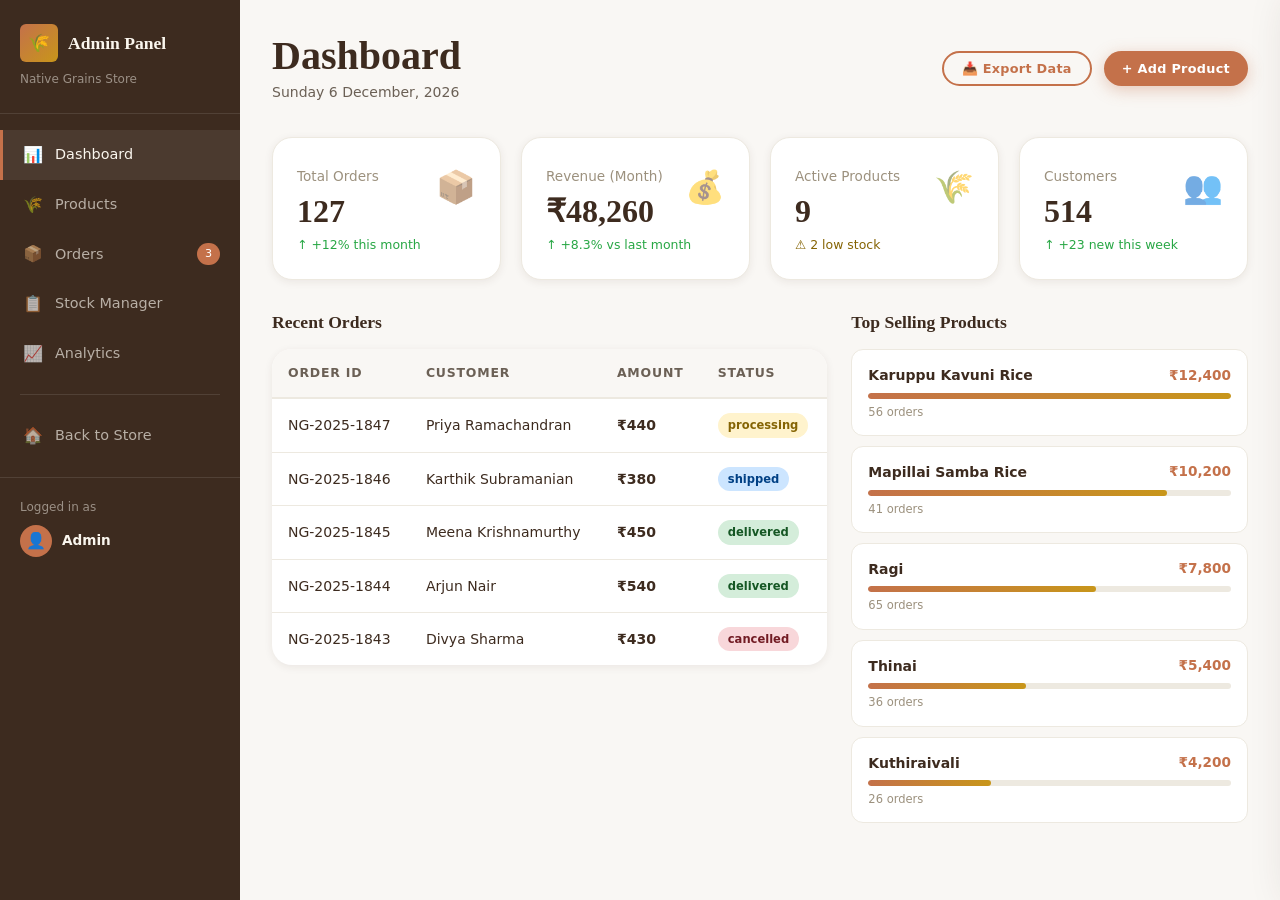
==== admin/index.html @ b057484c "Add files via upload" ====
<!DOCTYPE html>
<html lang="en">
<head>
  <meta charset="UTF-8">
  <meta name="viewport" content="width=device-width, initial-scale=1.0">
  <title>Admin Dashboard — Native Grains Store</title>
  <style>
/* ============================================================
   Native Grains Store — Design System
   Aesthetic: Earthy organic, warm terracotta & sage palette
   Fonts: Playfair Display (headings) + DM Sans (body)
   ============================================================ */



/* ── CSS Variables ── */
:root {
  --clay:       #C4714A;
  --clay-dark:  #A05A38;
  --clay-light: #E8C4A8;
  --sage:       #6B7F5E;
  --sage-light: #B5C4A8;
  --cream:      #FAF6EE;
  --cream-dark: #F0E8D8;
  --soil:       #3D2B1F;
  --soil-light: #6B4D3A;
  --gold:       #C8961A;
  --gold-light: #F0D080;
  --white:      #FFFFFF;
  --gray-50:    #F9F7F4;
  --gray-100:   #EDE9E0;
  --gray-200:   #D4CCBC;
  --gray-400:   #9C917E;
  --gray-600:   #6B6055;
  --gray-800:   #3A322A;

  --font-display: Georgia, 'Times New Roman', serif;
  --font-body:    'Segoe UI', system-ui, -apple-system, sans-serif;
  --font-mono:    'Courier New', monospace;

  --radius-sm:  6px;
  --radius-md:  12px;
  --radius-lg:  20px;
  --radius-xl:  32px;
  --radius-pill: 100px;

  --shadow-sm:  0 2px 8px rgba(61,43,31,0.08);
  --shadow-md:  0 4px 20px rgba(61,43,31,0.12);
  --shadow-lg:  0 8px 40px rgba(61,43,31,0.16);
  --shadow-xl:  0 16px 60px rgba(61,43,31,0.20);

  --transition: 0.25s cubic-bezier(0.4, 0, 0.2, 1);
}

/* ── Reset & Base ── */
*, *::before, *::after { box-sizing: border-box; margin: 0; padding: 0; }
html { scroll-behavior: smooth; font-size: 16px; }
body {
  font-family: "Segoe UI", system-ui, sans-serif;
  background: #FAF6EE;
  color: #3D2B1F;
  line-height: 1.6;
  -webkit-font-smoothing: antialiased;
}
a { text-decoration: none; color: inherit; }
img { max-width: 100%; display: block; }
button { cursor: pointer; border: none; background: none; font-family: "Segoe UI", system-ui, sans-serif; }
input, select, textarea { font-family: "Segoe UI", system-ui, sans-serif; outline: none; }
ul { list-style: none; }

/* ── Scrollbar ── */
::-webkit-scrollbar { width: 6px; }
::-webkit-scrollbar-track { background: #F0E8D8; }
::-webkit-scrollbar-thumb { background: #E8C4A8; border-radius: 99px; }

/* ── Typography ── */
h1, h2, h3, h4, h5 { font-family: "Georgia, serif"; line-height: 1.2; }
h1 { font-size: clamp(2rem, 5vw, 3.5rem); font-weight: 700; }
h2 { font-size: clamp(1.5rem, 3.5vw, 2.5rem); font-weight: 600; }
h3 { font-size: clamp(1.1rem, 2.5vw, 1.6rem); font-weight: 600; }
h4 { font-size: 1.1rem; font-weight: 600; }
p  { color: #6B4D3A; line-height: 1.75; }

.text-sm  { font-size: 0.875rem; }
.text-xs  { font-size: 0.75rem; }
.text-lg  { font-size: 1.125rem; }
.text-xl  { font-size: 1.25rem; }
.font-bold { font-weight: 600; }
.text-clay  { color: #C4714A; }
.text-sage  { color: #6B7F5E; }
.text-gold  { color: #C8961A; }
.text-gray  { color: #6B6055; }
.text-center { text-align: center; }

/* ── Layout ── */
.container {
  max-width: 1200px;
  margin: 0 auto;
  padding: 0 20px;
}
.section { padding: 80px 0; }
.section-sm { padding: 48px 0; }
.grid-2 { display: grid; grid-template-columns: repeat(2, 1fr); gap: 24px; }
.grid-3 { display: grid; grid-template-columns: repeat(3, 1fr); gap: 24px; }
.grid-4 { display: grid; grid-template-columns: repeat(4, 1fr); gap: 24px; }
.flex { display: flex; }
.flex-col { flex-direction: column; }
.items-center { align-items: center; }
.items-start { align-items: flex-start; }
.justify-between { justify-content: space-between; }
.justify-center { justify-content: center; }
.gap-4 { gap: 16px; }
.gap-6 { gap: 24px; }
.gap-8 { gap: 32px; }
.mt-2 { margin-top: 8px; }
.mt-4 { margin-top: 16px; }
.mt-6 { margin-top: 24px; }
.mt-8 { margin-top: 32px; }
.mb-2 { margin-bottom: 8px; }
.mb-4 { margin-bottom: 16px; }
.mb-6 { margin-bottom: 24px; }
.w-full { width: 100%; }

/* ── Buttons ── */
.btn {
  display: inline-flex;
  align-items: center;
  justify-content: center;
  gap: 8px;
  padding: 12px 28px;
  border-radius: 100px;
  font-size: 0.9rem;
  font-weight: 600;
  letter-spacing: 0.3px;
  transition: 0.25s cubic-bezier(0.4,0,0.2,1);
  white-space: nowrap;
}
.btn-primary {
  background: #C4714A;
  color: #FFFFFF;
  box-shadow: 0 4px 16px rgba(196,113,74,0.35);
}
.btn-primary:hover {
  background: #A05A38;
  transform: translateY(-2px);
  box-shadow: 0 6px 24px rgba(196,113,74,0.45);
}
.btn-outline {
  background: transparent;
  color: #C4714A;
  border: 2px solid #C4714A;
}
.btn-outline:hover {
  background: #C4714A;
  color: #FFFFFF;
}
.btn-sage {
  background: #6B7F5E;
  color: #FFFFFF;
}
.btn-sage:hover { background: #566749; transform: translateY(-1px); }
.btn-sm { padding: 8px 18px; font-size: 0.8rem; }
.btn-lg { padding: 16px 40px; font-size: 1rem; }
.btn-icon { width: 40px; height: 40px; padding: 0; border-radius: 50%; }
.btn-danger { background: #e05555; color: white; }
.btn-danger:hover { background: #c43d3d; }

/* ── Cards ── */
.card {
  background: #FFFFFF;
  border-radius: 20px;
  box-shadow: 0 2px 8px rgba(61,43,31,0.08);
  border: 1px solid #EDE9E0;
  overflow: hidden;
  transition: 0.25s cubic-bezier(0.4,0,0.2,1);
}
.card:hover { box-shadow: 0 4px 20px rgba(61,43,31,0.12); transform: translateY(-3px); }
.card-body { padding: 20px; }

/* ── Badges ── */
.badge {
  display: inline-flex;
  align-items: center;
  padding: 4px 12px;
  border-radius: 100px;
  font-size: 0.75rem;
  font-weight: 600;
  letter-spacing: 0.5px;
  text-transform: uppercase;
}
.badge-organic { background: #E8F4E8; color: #6B7F5E; }
.badge-native  { background: #FFF0E8; color: #C4714A; }
.badge-low-stock { background: #FFF3CD; color: #856404; }
.badge-out-stock  { background: #F8D7DA; color: #721C24; }
.badge-in-stock   { background: #D4EDDA; color: #155724; }

/* ── Forms ── */
.form-group { margin-bottom: 20px; }
.form-label {
  display: block;
  font-size: 0.875rem;
  font-weight: 600;
  color: #3D2B1F;
  margin-bottom: 8px;
}
.form-control {
  width: 100%;
  padding: 12px 16px;
  border: 2px solid #D4CCBC;
  border-radius: 12px;
  font-size: 0.95rem;
  color: #3D2B1F;
  background: #FFFFFF;
  transition: 0.25s cubic-bezier(0.4,0,0.2,1);
}
.form-control:focus { border-color: #C4714A; box-shadow: 0 0 0 3px rgba(196,113,74,0.1); }
.form-control::placeholder { color: #9C917E; }
select.form-control { appearance: none; cursor: pointer; }

/* ── Section Headers ── */
.section-header { margin-bottom: 48px; }
.section-label {
  display: inline-flex;
  align-items: center;
  gap: 8px;
  font-size: 0.8rem;
  font-weight: 600;
  letter-spacing: 2px;
  text-transform: uppercase;
  color: #C4714A;
  margin-bottom: 12px;
}
.section-label::before, .section-label::after {
  content: '';
  width: 24px;
  height: 2px;
  background: #E8C4A8;
  border-radius: 2px;
}
.section-title { color: #3D2B1F; }
.section-desc { color: #6B4D3A; max-width: 520px; margin: 12px auto 0; }

/* ── Divider ── */
.divider {
  width: 60px;
  height: 4px;
  background: linear-gradient(90deg, #C4714A, #C8961A);
  border-radius: 4px;
  margin: 16px 0;
}
.divider-center { margin: 16px auto; }

/* ── Navbar ── */
#navbar {
  position: fixed;
  top: 0;
  left: 0;
  right: 0;
  z-index: 1000;
  background: rgba(250,246,238,0.92);
  backdrop-filter: blur(12px);
  -webkit-backdrop-filter: blur(12px);
  border-bottom: 1px solid #EDE9E0;
  transition: 0.25s cubic-bezier(0.4,0,0.2,1);
}
#navbar.scrolled {
  box-shadow: 0 4px 20px rgba(61,43,31,0.12);
}
.nav-inner {
  display: flex;
  align-items: center;
  justify-content: space-between;
  height: 68px;
  gap: 24px;
}
.nav-logo {
  display: flex;
  align-items: center;
  gap: 10px;
  font-family: "Georgia, serif";
  font-size: 1.35rem;
  font-weight: 700;
  color: #3D2B1F;
}
.nav-logo .logo-icon {
  width: 38px;
  height: 38px;
  background: linear-gradient(135deg, #C4714A, #C8961A);
  border-radius: 6px;
  display: flex;
  align-items: center;
  justify-content: center;
  color: white;
  font-size: 1.1rem;
}
.nav-links {
  display: flex;
  align-items: center;
  gap: 4px;
}
.nav-link {
  padding: 8px 14px;
  font-size: 0.9rem;
  font-weight: 500;
  color: #6B4D3A;
  border-radius: 6px;
  transition: 0.25s cubic-bezier(0.4,0,0.2,1);
}
.nav-link:hover, .nav-link.active {
  color: #C4714A;
  background: rgba(196,113,74,0.08);
}
.nav-actions {
  display: flex;
  align-items: center;
  gap: 12px;
}
.search-bar {
  display: flex;
  align-items: center;
  background: #F9F7F4;
  border: 1.5px solid #D4CCBC;
  border-radius: 100px;
  padding: 8px 16px;
  gap: 8px;
  transition: 0.25s cubic-bezier(0.4,0,0.2,1);
}
.search-bar:focus-within {
  border-color: #C4714A;
  background: #FFFFFF;
}
.search-bar input {
  background: none;
  border: none;
  font-size: 0.875rem;
  color: #3D2B1F;
  width: 180px;
}
.search-bar input::placeholder { color: #9C917E; }
.cart-btn {
  position: relative;
  width: 44px;
  height: 44px;
  border-radius: 50%;
  background: #C4714A;
  color: white;
  display: flex;
  align-items: center;
  justify-content: center;
  font-size: 1rem;
  transition: 0.25s cubic-bezier(0.4,0,0.2,1);
  box-shadow: 0 3px 12px rgba(196,113,74,0.3);
}
.cart-btn:hover { background: #A05A38; transform: scale(1.05); }
.cart-badge {
  position: absolute;
  top: -4px;
  right: -4px;
  background: #C8961A;
  color: #3D2B1F;
  width: 18px;
  height: 18px;
  border-radius: 50%;
  font-size: 0.65rem;
  font-weight: 700;
  display: flex;
  align-items: center;
  justify-content: center;
  border: 2px solid #FAF6EE;
}
.hamburger {
  display: none;
  flex-direction: column;
  gap: 5px;
  padding: 8px;
  cursor: pointer;
}
.hamburger span {
  width: 22px;
  height: 2px;
  background: #3D2B1F;
  border-radius: 2px;
  transition: 0.25s cubic-bezier(0.4,0,0.2,1);
  display: block;
}

/* ── Mobile Menu ── */
.mobile-menu {
  display: none;
  position: fixed;
  top: 68px;
  left: 0;
  right: 0;
  bottom: 0;
  background: #FAF6EE;
  z-index: 999;
  padding: 32px 20px;
  flex-direction: column;
  gap: 8px;
  overflow-y: auto;
}
.mobile-menu.open { display: flex; }
.mobile-menu .nav-link {
  font-size: 1.1rem;
  padding: 14px 16px;
  border-radius: 12px;
}

/* ── Hero Section ── */
.hero {
  min-height: 100vh;
  display: flex;
  align-items: center;
  background: linear-gradient(135deg, #FAF6EE 0%, #F0E8D8 50%, #E8D8C4 100%);
  position: relative;
  overflow: hidden;
  padding: 100px 0 60px;
}
.hero::before {
  content: '';
  position: absolute;
  top: -100px;
  right: -100px;
  width: 600px;
  height: 600px;
  background: radial-gradient(circle, rgba(196,113,74,0.12) 0%, transparent 70%);
  pointer-events: none;
}
.hero::after {
  content: '';
  position: absolute;
  bottom: -50px;
  left: -50px;
  width: 400px;
  height: 400px;
  background: radial-gradient(circle, rgba(107,127,94,0.1) 0%, transparent 70%);
  pointer-events: none;
}
.hero-content { position: relative; z-index: 1; }
.hero-eyebrow {
  display: inline-flex;
  align-items: center;
  gap: 10px;
  background: rgba(196,113,74,0.1);
  border: 1px solid rgba(196,113,74,0.25);
  padding: 8px 18px;
  border-radius: 100px;
  font-size: 0.8rem;
  font-weight: 600;
  letter-spacing: 1.5px;
  text-transform: uppercase;
  color: #C4714A;
  margin-bottom: 24px;
}
.hero-title {
  font-size: clamp(2.2rem, 5.5vw, 4rem);
  line-height: 1.1;
  color: #3D2B1F;
  margin-bottom: 20px;
}
.hero-title em {
  font-style: italic;
  color: #C4714A;
}
.hero-desc {
  font-size: 1.05rem;
  color: #6B4D3A;
  max-width: 480px;
  margin-bottom: 36px;
}
.hero-ctas { display: flex; gap: 16px; flex-wrap: wrap; }
.hero-stats {
  display: flex;
  gap: 40px;
  margin-top: 52px;
  padding-top: 32px;
  border-top: 1px solid #D4CCBC;
}
.hero-stat-num {
  font-family: "Georgia, serif";
  font-size: 1.75rem;
  font-weight: 700;
  color: #3D2B1F;
  line-height: 1;
}
.hero-stat-label { font-size: 0.8rem; color: #6B6055; margin-top: 4px; }
.hero-image-side {
  position: relative;
  display: flex;
  align-items: center;
  justify-content: center;
}
.hero-image-blob {
  width: 480px;
  height: 480px;
  background: linear-gradient(135deg, #E8C4A8, #F0E8D8);
  border-radius: 60% 40% 55% 45% / 50% 60% 40% 50%;
  position: relative;
  overflow: hidden;
  box-shadow: 0 16px 60px rgba(61,43,31,0.20);
  animation: blobMorph 8s ease-in-out infinite;
}
@keyframes blobMorph {
  0%,100% { border-radius: 60% 40% 55% 45% / 50% 60% 40% 50%; }
  33%      { border-radius: 45% 55% 40% 60% / 60% 40% 55% 45%; }
  66%      { border-radius: 55% 45% 60% 40% / 40% 55% 45% 60%; }
}
.hero-grain-grid {
  display: grid;
  grid-template-columns: repeat(3, 1fr);
  gap: 8px;
  padding: 24px;
  width: 100%;
  height: 100%;
}
.hero-grain-item {
  background: rgba(255,255,255,0.6);
  border-radius: 12px;
  aspect-ratio: 1;
  display: flex;
  flex-direction: column;
  align-items: center;
  justify-content: center;
  font-size: 0.6rem;
  font-weight: 600;
  color: #3D2B1F;
  gap: 4px;
  backdrop-filter: blur(4px);
}
.hero-grain-item .grain-emoji { font-size: 1.4rem; }
.hero-float-tag {
  position: absolute;
  background: white;
  border-radius: 12px;
  padding: 10px 16px;
  box-shadow: 0 8px 40px rgba(61,43,31,0.16);
  display: flex;
  align-items: center;
  gap: 8px;
  font-size: 0.8rem;
  font-weight: 600;
  animation: float 3s ease-in-out infinite;
}
.hero-float-tag.tag-1 { top: 20px; left: -30px; animation-delay: 0s; }
.hero-float-tag.tag-2 { bottom: 40px; right: -20px; animation-delay: 1.5s; }
@keyframes float {
  0%,100% { transform: translateY(0); }
  50%      { transform: translateY(-8px); }
}

/* ── Trust Bar ── */
.trust-bar {
  background: #3D2B1F;
  padding: 20px 0;
  overflow: hidden;
}
.trust-ticker {
  display: flex;
  gap: 48px;
  animation: ticker 20s linear infinite;
  white-space: nowrap;
}
@keyframes ticker {
  0%   { transform: translateX(0); }
  100% { transform: translateX(-50%); }
}
.trust-item {
  display: flex;
  align-items: center;
  gap: 10px;
  color: #FAF6EE;
  font-size: 0.85rem;
  font-weight: 500;
}
.trust-item .icon { font-size: 1rem; }
.trust-dot {
  width: 4px;
  height: 4px;
  background: #E8C4A8;
  border-radius: 50%;
}

/* ── Product Grid ── */
.products-section { background: #F9F7F4; }
.filter-bar {
  display: flex;
  gap: 10px;
  flex-wrap: wrap;
  margin-bottom: 36px;
}
.filter-chip {
  padding: 8px 20px;
  border-radius: 100px;
  background: #FFFFFF;
  border: 1.5px solid #D4CCBC;
  font-size: 0.85rem;
  font-weight: 500;
  color: #6B6055;
  cursor: pointer;
  transition: 0.25s cubic-bezier(0.4,0,0.2,1);
}
.filter-chip:hover { border-color: #C4714A; color: #C4714A; }
.filter-chip.active { background: #C4714A; border-color: #C4714A; color: white; }

/* ── Product Card ── */
.product-card {
  background: #FFFFFF;
  border-radius: 20px;
  border: 1.5px solid #EDE9E0;
  overflow: hidden;
  transition: 0.25s cubic-bezier(0.4,0,0.2,1);
  position: relative;
}
.product-card:hover {
  transform: translateY(-6px);
  box-shadow: 0 8px 40px rgba(61,43,31,0.16);
  border-color: #E8C4A8;
}
.product-img-wrap {
  position: relative;
  aspect-ratio: 4/3;
  background: linear-gradient(135deg, #F0E8D8, #E8C4A8);
  overflow: hidden;
}
.product-img-wrap img {
  width: 100%;
  height: 100%;
  object-fit: cover;
  transition: transform 0.5s ease;
}
.product-card:hover .product-img-wrap img { transform: scale(1.06); }
.product-badges {
  position: absolute;
  top: 12px;
  left: 12px;
  display: flex;
  gap: 6px;
  flex-wrap: wrap;
}
.product-wish {
  position: absolute;
  top: 12px;
  right: 12px;
  width: 34px;
  height: 34px;
  border-radius: 50%;
  background: rgba(255,255,255,0.9);
  display: flex;
  align-items: center;
  justify-content: center;
  font-size: 0.9rem;
  cursor: pointer;
  transition: 0.25s cubic-bezier(0.4,0,0.2,1);
  border: 1px solid #EDE9E0;
}
.product-wish:hover { background: white; transform: scale(1.1); }
.product-info { padding: 18px; }
.product-category {
  font-size: 0.72rem;
  font-weight: 600;
  letter-spacing: 1px;
  text-transform: uppercase;
  color: #6B7F5E;
  margin-bottom: 6px;
}
.product-name {
  font-family: "Georgia, serif";
  font-size: 1.05rem;
  font-weight: 600;
  color: #3D2B1F;
  margin-bottom: 6px;
  line-height: 1.3;
}
.product-desc {
  font-size: 0.8rem;
  color: #6B6055;
  line-height: 1.6;
  margin-bottom: 12px;
  display: -webkit-box;
  -webkit-line-clamp: 2;
  -webkit-box-orient: vertical;
  overflow: hidden;
}
.product-stock {
  display: flex;
  align-items: center;
  gap: 6px;
  font-size: 0.78rem;
  margin-bottom: 12px;
}
.stock-dot {
  width: 7px;
  height: 7px;
  border-radius: 50%;
}
.stock-dot.in    { background: #28a745; }
.stock-dot.low   { background: #ffc107; }
.stock-dot.out   { background: #dc3545; }
.product-footer {
  display: flex;
  align-items: center;
  justify-content: space-between;
  gap: 8px;
}
.product-price-area {}
.product-price {
  font-family: "Georgia, serif";
  font-size: 1.3rem;
  font-weight: 700;
  color: #3D2B1F;
  line-height: 1;
}
.product-unit { font-size: 0.75rem; color: #9C917E; }
.add-cart-btn {
  display: flex;
  align-items: center;
  gap: 6px;
  background: #C4714A;
  color: white;
  padding: 9px 16px;
  border-radius: 100px;
  font-size: 0.82rem;
  font-weight: 600;
  transition: 0.25s cubic-bezier(0.4,0,0.2,1);
  border: none;
  cursor: pointer;
}
.add-cart-btn:hover { background: #A05A38; transform: scale(1.04); }
.add-cart-btn:disabled { background: #D4CCBC; color: #9C917E; cursor: not-allowed; transform: none; }

/* ── Benefits Section ── */
.benefits-section { background: #3D2B1F; }
.benefits-section h2 { color: #FAF6EE; }
.benefits-section .section-label { color: #E8C4A8; }
.benefits-section .section-label::before,
.benefits-section .section-label::after { background: rgba(196,113,74,0.4); }
.benefit-card {
  background: rgba(255,255,255,0.05);
  border: 1px solid rgba(255,255,255,0.1);
  border-radius: 20px;
  padding: 28px 24px;
  transition: 0.25s cubic-bezier(0.4,0,0.2,1);
}
.benefit-card:hover {
  background: rgba(255,255,255,0.09);
  border-color: rgba(196,113,74,0.4);
  transform: translateY(-4px);
}
.benefit-icon {
  width: 56px;
  height: 56px;
  background: linear-gradient(135deg, #C4714A, #A05A38);
  border-radius: 12px;
  display: flex;
  align-items: center;
  justify-content: center;
  font-size: 1.4rem;
  margin-bottom: 16px;
}
.benefit-card h4 { color: #FAF6EE; margin-bottom: 8px; }
.benefit-card p  { color: rgba(250,246,238,0.65); font-size: 0.875rem; }

/* ── Why Us Section ── */
.why-us { background: #FFFFFF; }
.why-item {
  display: flex;
  gap: 20px;
  align-items: flex-start;
}
.why-icon {
  width: 52px;
  height: 52px;
  min-width: 52px;
  background: linear-gradient(135deg, rgba(196,113,74,0.12), rgba(196,113,74,0.06));
  border-radius: 12px;
  display: flex;
  align-items: center;
  justify-content: center;
  font-size: 1.3rem;
  border: 1px solid #E8C4A8;
}
.why-item h4 { color: #3D2B1F; margin-bottom: 4px; }
.why-item p  { font-size: 0.875rem; }

/* ── Testimonials ── */
.testimonials { background: #F0E8D8; }
.testimonial-card {
  background: #FFFFFF;
  border-radius: 20px;
  padding: 28px;
  border: 1px solid #EDE9E0;
  position: relative;
}
.testimonial-card::before {
  content: '"';
  font-family: "Georgia, serif";
  font-size: 5rem;
  color: #E8C4A8;
  position: absolute;
  top: -10px;
  left: 20px;
  line-height: 1;
}
.testimonial-text { font-style: italic; color: #6B4D3A; padding-top: 24px; }
.testimonial-author { display: flex; align-items: center; gap: 12px; margin-top: 20px; }
.author-avatar {
  width: 44px;
  height: 44px;
  border-radius: 50%;
  background: #E8C4A8;
  display: flex;
  align-items: center;
  justify-content: center;
  font-size: 1.1rem;
}
.author-name { font-weight: 600; font-size: 0.9rem; color: #3D2B1F; }
.author-loc  { font-size: 0.78rem; color: #9C917E; }
.stars { color: #C8961A; font-size: 0.85rem; margin-bottom: 6px; }

/* ── Newsletter ── */
.newsletter {
  background: linear-gradient(135deg, #C4714A 0%, #A05A38 100%);
  padding: 60px 0;
}
.newsletter h2 { color: white; }
.newsletter p  { color: rgba(255,255,255,0.8); }
.newsletter-form { display: flex; gap: 12px; max-width: 480px; margin: 24px auto 0; }
.newsletter-form input {
  flex: 1;
  padding: 14px 20px;
  border-radius: 100px;
  border: none;
  font-size: 0.95rem;
  background: rgba(255,255,255,0.15);
  color: white;
  backdrop-filter: blur(8px);
}
.newsletter-form input::placeholder { color: rgba(255,255,255,0.6); }
.newsletter-form input:focus { background: rgba(255,255,255,0.22); outline: none; }

/* ── Footer ── */
footer {
  background: #3D2B1F;
  color: #FAF6EE;
  padding: 60px 0 30px;
}
.footer-grid { display: grid; grid-template-columns: 2fr 1fr 1fr 1.5fr; gap: 40px; }
.footer-brand {}
.footer-brand .nav-logo { color: #FAF6EE; margin-bottom: 16px; }
.footer-brand p { font-size: 0.875rem; color: rgba(250,246,238,0.6); line-height: 1.8; }
.footer-heading {
  font-size: 0.8rem;
  font-weight: 600;
  letter-spacing: 1.5px;
  text-transform: uppercase;
  color: #E8C4A8;
  margin-bottom: 16px;
}
.footer-links { display: flex; flex-direction: column; gap: 10px; }
.footer-link {
  font-size: 0.875rem;
  color: rgba(250,246,238,0.65);
  transition: 0.25s cubic-bezier(0.4,0,0.2,1);
}
.footer-link:hover { color: #E8C4A8; padding-left: 4px; }
.footer-contact-item {
  display: flex;
  align-items: flex-start;
  gap: 10px;
  font-size: 0.875rem;
  color: rgba(250,246,238,0.65);
  margin-bottom: 12px;
}
.footer-contact-item .icon { font-size: 0.9rem; margin-top: 2px; color: #E8C4A8; }
.social-links { display: flex; gap: 10px; margin-top: 20px; }
.social-link {
  width: 38px;
  height: 38px;
  border-radius: 6px;
  background: rgba(255,255,255,0.08);
  display: flex;
  align-items: center;
  justify-content: center;
  font-size: 0.9rem;
  transition: 0.25s cubic-bezier(0.4,0,0.2,1);
  color: #FAF6EE;
}
.social-link:hover { background: #C4714A; transform: translateY(-2px); }
.footer-bottom {
  margin-top: 48px;
  padding-top: 24px;
  border-top: 1px solid rgba(255,255,255,0.08);
  display: flex;
  justify-content: space-between;
  align-items: center;
  gap: 16px;
}
.footer-bottom p { font-size: 0.8rem; color: rgba(250,246,238,0.4); }

/* ── Cart Sidebar ── */
.cart-overlay {
  position: fixed;
  inset: 0;
  background: rgba(61,43,31,0.5);
  z-index: 1100;
  backdrop-filter: blur(3px);
  opacity: 0;
  pointer-events: none;
  transition: opacity 0.3s ease;
}
.cart-overlay.open { opacity: 1; pointer-events: all; }
.cart-sidebar {
  position: fixed;
  top: 0;
  right: -420px;
  bottom: 0;
  width: 400px;
  max-width: 100vw;
  background: #FFFFFF;
  z-index: 1101;
  display: flex;
  flex-direction: column;
  transition: right 0.35s cubic-bezier(0.4, 0, 0.2, 1);
  box-shadow: -8px 0 40px rgba(61,43,31,0.15);
}
.cart-sidebar.open { right: 0; }
.cart-header {
  padding: 20px 24px;
  border-bottom: 1px solid #EDE9E0;
  display: flex;
  justify-content: space-between;
  align-items: center;
}
.cart-header h3 { font-size: 1.1rem; }
.cart-close-btn {
  width: 36px;
  height: 36px;
  border-radius: 50%;
  background: #EDE9E0;
  display: flex;
  align-items: center;
  justify-content: center;
  font-size: 1rem;
  cursor: pointer;
  transition: 0.25s cubic-bezier(0.4,0,0.2,1);
  border: none;
}
.cart-close-btn:hover { background: #D4CCBC; }
.cart-items { flex: 1; overflow-y: auto; padding: 20px 24px; }
.cart-empty {
  text-align: center;
  padding: 60px 20px;
  color: #9C917E;
}
.cart-empty .empty-icon { font-size: 3rem; margin-bottom: 16px; }
.cart-item {
  display: flex;
  gap: 14px;
  padding: 16px 0;
  border-bottom: 1px solid #EDE9E0;
  animation: slideIn 0.3s ease;
}
@keyframes slideIn { from { opacity:0; transform:translateX(20px); } to { opacity:1; transform:none; } }
.cart-item-img {
  width: 70px;
  height: 70px;
  border-radius: 12px;
  background: #F0E8D8;
  overflow: hidden;
  flex-shrink: 0;
}
.cart-item-img img { width:100%; height:100%; object-fit:cover; }
.cart-item-info { flex: 1; }
.cart-item-name { font-weight: 600; font-size: 0.9rem; color: #3D2B1F; margin-bottom: 4px; }
.cart-item-variant { font-size: 0.78rem; color: #9C917E; }
.cart-item-price { font-weight: 700; color: #C4714A; margin-top: 6px; }
.qty-control {
  display: flex;
  align-items: center;
  gap: 8px;
  margin-top: 8px;
}
.qty-btn {
  width: 26px;
  height: 26px;
  border-radius: 50%;
  background: #EDE9E0;
  border: none;
  display: flex;
  align-items: center;
  justify-content: center;
  font-size: 0.9rem;
  cursor: pointer;
  transition: 0.25s cubic-bezier(0.4,0,0.2,1);
  font-weight: 600;
}
.qty-btn:hover { background: #C4714A; color: white; }
.qty-num { font-size: 0.9rem; font-weight: 600; min-width: 20px; text-align: center; }
.cart-item-remove {
  font-size: 0.75rem;
  color: #9C917E;
  cursor: pointer;
  transition: 0.25s cubic-bezier(0.4,0,0.2,1);
  border: none;
  background: none;
  padding: 0;
  margin-top: 4px;
  display: block;
}
.cart-item-remove:hover { color: #e05555; }
.cart-footer {
  padding: 20px 24px;
  border-top: 1px solid #EDE9E0;
  background: #F9F7F4;
}
.cart-subtotal {
  display: flex;
  justify-content: space-between;
  margin-bottom: 6px;
  font-size: 0.9rem;
}
.cart-total {
  display: flex;
  justify-content: space-between;
  font-size: 1.1rem;
  font-weight: 700;
  color: #3D2B1F;
  margin-bottom: 16px;
  padding-top: 12px;
  border-top: 1.5px solid #D4CCBC;
}
.checkout-btn {
  width: 100%;
  background: #C4714A;
  color: white;
  padding: 15px;
  border-radius: 100px;
  font-size: 1rem;
  font-weight: 600;
  cursor: pointer;
  transition: 0.25s cubic-bezier(0.4,0,0.2,1);
  border: none;
}
.checkout-btn:hover { background: #A05A38; transform: translateY(-1px); }

/* ── Page Header ── */
.page-header {
  background: linear-gradient(135deg, #F0E8D8, #E8C4A8);
  padding: 100px 0 50px;
}
.page-header h1 { color: #3D2B1F; margin-bottom: 8px; }
.breadcrumb {
  display: flex;
  align-items: center;
  gap: 8px;
  font-size: 0.85rem;
  color: #6B6055;
}
.breadcrumb a { color: #C4714A; }
.breadcrumb span { color: #9C917E; }

/* ── Product Detail ── */
.product-detail-grid { display: grid; grid-template-columns: 1fr 1fr; gap: 48px; align-items: start; }
.product-img-main {
  border-radius: 32px;
  overflow: hidden;
  aspect-ratio: 1;
  background: #F0E8D8;
}
.product-img-main img { width:100%; height:100%; object-fit:cover; }
.product-detail-name { font-size: 2rem; }
.product-detail-price { font-family: "Georgia, serif"; font-size: 2rem; color: #C4714A; }
.weight-options { display: flex; gap: 10px; flex-wrap: wrap; margin: 16px 0; }
.weight-btn {
  padding: 8px 20px;
  border-radius: 100px;
  border: 2px solid #D4CCBC;
  background: white;
  font-size: 0.9rem;
  font-weight: 600;
  cursor: pointer;
  transition: 0.25s cubic-bezier(0.4,0,0.2,1);
  color: #3D2B1F;
}
.weight-btn.active, .weight-btn:hover { border-color: #C4714A; color: #C4714A; background: rgba(196,113,74,0.05); }
.health-benefits {
  background: #FAF6EE;
  border-radius: 20px;
  padding: 20px;
  margin: 20px 0;
}
.health-benefits h4 { margin-bottom: 12px; }
.benefit-pill {
  display: inline-flex;
  align-items: center;
  gap: 6px;
  background: rgba(107,127,94,0.12);
  color: #6B7F5E;
  padding: 5px 12px;
  border-radius: 100px;
  font-size: 0.8rem;
  font-weight: 500;
  margin: 3px;
}
.detail-add-cart {
  display: flex;
  gap: 12px;
  margin-top: 24px;
}
.qty-selector {
  display: flex;
  align-items: center;
  gap: 0;
  border: 2px solid #D4CCBC;
  border-radius: 100px;
  overflow: hidden;
}
.qty-selector button {
  width: 44px;
  height: 44px;
  background: #EDE9E0;
  border: none;
  cursor: pointer;
  font-size: 1.1rem;
  font-weight: 600;
  transition: 0.25s cubic-bezier(0.4,0,0.2,1);
}
.qty-selector button:hover { background: #E8C4A8; }
.qty-selector span { padding: 0 16px; font-weight: 600; }

/* ── Checkout / Cart Page ── */
.checkout-grid { display: grid; grid-template-columns: 1fr 380px; gap: 40px; align-items: start; }
.checkout-form-card {
  background: white;
  border-radius: 20px;
  padding: 32px;
  border: 1px solid #EDE9E0;
  box-shadow: 0 2px 8px rgba(61,43,31,0.08);
}
.checkout-form-card h3 { margin-bottom: 24px; }
.order-summary {
  background: white;
  border-radius: 20px;
  padding: 28px;
  border: 1px solid #EDE9E0;
  box-shadow: 0 2px 8px rgba(61,43,31,0.08);
  position: sticky;
  top: 88px;
}
.summary-item {
  display: flex;
  justify-content: space-between;
  padding: 10px 0;
  border-bottom: 1px solid #EDE9E0;
  font-size: 0.9rem;
}
.summary-total {
  display: flex;
  justify-content: space-between;
  padding: 16px 0 0;
  font-weight: 700;
  font-size: 1.1rem;
  color: #3D2B1F;
}
.payment-option {
  border: 2px solid #D4CCBC;
  border-radius: 12px;
  padding: 16px;
  cursor: pointer;
  transition: 0.25s cubic-bezier(0.4,0,0.2,1);
  display: flex;
  align-items: center;
  gap: 12px;
  margin-bottom: 10px;
}
.payment-option:hover, .payment-option.selected { border-color: #C4714A; background: rgba(196,113,74,0.04); }
.payment-option input[type=radio] { accent-color: #C4714A; }

/* ── Admin Dashboard ── */
.admin-layout { display: grid; grid-template-columns: 240px 1fr; min-height: 100vh; }
.admin-sidebar {
  background: #3D2B1F;
  padding: 24px 0;
  position: sticky;
  top: 0;
  height: 100vh;
  overflow-y: auto;
}
.admin-sidebar-header { padding: 0 20px 24px; border-bottom: 1px solid rgba(255,255,255,0.1); }
.admin-nav-item {
  display: flex;
  align-items: center;
  gap: 12px;
  padding: 12px 20px;
  color: rgba(250,246,238,0.65);
  font-size: 0.9rem;
  cursor: pointer;
  transition: 0.25s cubic-bezier(0.4,0,0.2,1);
  border-left: 3px solid transparent;
}
.admin-nav-item:hover, .admin-nav-item.active {
  color: #FAF6EE;
  background: rgba(255,255,255,0.07);
  border-left-color: #C4714A;
}
.admin-nav-item .icon { font-size: 1rem; }
.admin-content {
  background: #F9F7F4;
  padding: 32px;
  overflow-y: auto;
}
.admin-topbar {
  display: flex;
  justify-content: space-between;
  align-items: center;
  margin-bottom: 32px;
}
.stat-card {
  background: white;
  border-radius: 20px;
  padding: 24px;
  border: 1px solid #EDE9E0;
  box-shadow: 0 2px 8px rgba(61,43,31,0.08);
}
.stat-num {
  font-family: "Georgia, serif";
  font-size: 2rem;
  font-weight: 700;
  color: #3D2B1F;
  line-height: 1;
}
.stat-label { font-size: 0.85rem; color: #9C917E; margin-top: 4px; }
.stat-trend { font-size: 0.78rem; margin-top: 8px; }
.trend-up   { color: #28a745; }
.trend-down { color: #dc3545; }
.data-table {
  width: 100%;
  border-collapse: collapse;
  background: white;
  border-radius: 20px;
  overflow: hidden;
  box-shadow: 0 2px 8px rgba(61,43,31,0.08);
}
.data-table th {
  background: #F9F7F4;
  padding: 14px 16px;
  text-align: left;
  font-size: 0.78rem;
  font-weight: 700;
  letter-spacing: 0.8px;
  text-transform: uppercase;
  color: #6B6055;
  border-bottom: 2px solid #EDE9E0;
}
.data-table td {
  padding: 14px 16px;
  border-bottom: 1px solid #EDE9E0;
  font-size: 0.875rem;
  color: #3D2B1F;
}
.data-table tr:last-child td { border-bottom: none; }
.data-table tr:hover td { background: #F9F7F4; }
.modal-overlay {
  position: fixed;
  inset: 0;
  background: rgba(0,0,0,0.5);
  z-index: 2000;
  display: flex;
  align-items: center;
  justify-content: center;
  padding: 20px;
  opacity: 0;
  pointer-events: none;
  transition: opacity 0.3s;
}
.modal-overlay.open { opacity: 1; pointer-events: all; }
.modal {
  background: white;
  border-radius: 32px;
  padding: 32px;
  width: 100%;
  max-width: 560px;
  max-height: 90vh;
  overflow-y: auto;
  transform: translateY(20px);
  transition: transform 0.3s;
}
.modal-overlay.open .modal { transform: translateY(0); }
.modal-header {
  display: flex;
  justify-content: space-between;
  align-items: center;
  margin-bottom: 24px;
}

/* ── Toast notifications ── */
.toast-container {
  position: fixed;
  bottom: 24px;
  right: 24px;
  z-index: 9999;
  display: flex;
  flex-direction: column;
  gap: 10px;
}
.toast {
  background: #3D2B1F;
  color: #FAF6EE;
  padding: 14px 20px;
  border-radius: 12px;
  font-size: 0.875rem;
  font-weight: 500;
  box-shadow: 0 8px 40px rgba(61,43,31,0.16);
  display: flex;
  align-items: center;
  gap: 10px;
  animation: toastIn 0.3s ease;
  border-left: 4px solid #C4714A;
}
.toast.success { border-left-color: #28a745; }
.toast.error   { border-left-color: #dc3545; }
@keyframes toastIn { from { opacity:0; transform:translateX(20px); } to { opacity:1; transform:none; } }

/* ── About Page ── */
.about-hero { background: linear-gradient(135deg, #3D2B1F 60%, #A05A38 100%); padding: 120px 0 70px; }
.about-hero h1 { color: #FAF6EE; }
.about-hero p  { color: rgba(250,246,238,0.75); }
.about-values-grid { display: grid; grid-template-columns: repeat(3,1fr); gap: 24px; }
.value-card {
  background: #FFFFFF;
  border-radius: 20px;
  padding: 28px;
  border: 1px solid #EDE9E0;
  text-align: center;
  transition: 0.25s cubic-bezier(0.4,0,0.2,1);
}
.value-card:hover { transform:translateY(-4px); box-shadow:0 4px 20px rgba(61,43,31,0.12); border-color:#E8C4A8; }
.value-icon { font-size:2.5rem; margin-bottom:12px; }

/* ── Contact ── */
.contact-grid { display: grid; grid-template-columns: 1fr 1fr; gap: 48px; align-items: start; }
.contact-info-item {
  display: flex;
  gap: 16px;
  padding: 20px;
  background: white;
  border-radius: 12px;
  border: 1px solid #EDE9E0;
  margin-bottom: 16px;
}
.contact-icon {
  width: 48px;
  height: 48px;
  min-width: 48px;
  background: linear-gradient(135deg, #E8C4A8, rgba(196,113,74,0.1));
  border-radius: 12px;
  display: flex;
  align-items: center;
  justify-content: center;
  font-size: 1.2rem;
}

/* ── Utilities ── */
.hidden     { display: none !important; }
.text-right { text-align: right; }
.mt-auto    { margin-top: auto; }
.rounded-full { border-radius: 9999px; }
.bg-white   { background: white; }
.p-4        { padding: 16px; }
.p-6        { padding: 24px; }
.text-danger { color: #dc3545; }
.text-success { color: #28a745; }
.strike     { text-decoration: line-through; color: #9C917E; }

/* ── Responsive ── */
@media (max-width: 1024px) {
  .grid-4 { grid-template-columns: repeat(2,1fr); }
  .footer-grid { grid-template-columns: 1fr 1fr; }
  .checkout-grid { grid-template-columns: 1fr; }
  .order-summary { position: static; }
  .admin-layout { grid-template-columns: 1fr; }
  .admin-sidebar { position: relative; height: auto; }
}
@media (max-width: 768px) {
  .section { padding: 56px 0; }
  .nav-links, .search-bar { display: none; }
  .hamburger { display: flex; }
  .hero { min-height: auto; padding: 100px 0 48px; }
  .hero-image-side { display: none; }
  .hero-stats { gap: 24px; }
  .grid-2, .grid-3, .grid-4 { grid-template-columns: 1fr; }
  .product-detail-grid { grid-template-columns: 1fr; }
  .contact-grid { grid-template-columns: 1fr; }
  .about-values-grid { grid-template-columns: 1fr; }
  .footer-grid { grid-template-columns: 1fr; }
  .footer-bottom { flex-direction: column; text-align: center; }
  .newsletter-form { flex-direction: column; }
  .checkout-grid { grid-template-columns: 1fr; }
}
@media (max-width: 480px) {
  h1 { font-size: 1.75rem; }
  .btn-lg { padding: 13px 28px; }
  .hero-stats { flex-direction: column; gap: 16px; border-top: none; padding-top: 24px; }
}

</style>
  <script>
/**
 * Native Grains Store — Core JavaScript
 * Handles: Product data, Cart logic, UI utilities
 * 
 * HOW TO ADD A NEW PRODUCT:
 * Simply add a new object to the PRODUCTS array below.
 * All other pages will automatically show the new product.
 */

// ═══════════════════════════════════════════════════
// PRODUCT DATA
// Replace image URLs with real photos later
// ═══════════════════════════════════════════════════

const PRODUCTS = [
  {
    id: 1,
    name: "Karuppu Kavuni Rice",
    nameTamil: "கருப்பு கவுனி அரிசி",
    category: "rice",
    categoryLabel: "Ancient Rice",
    emoji: "🌾",
    description: "Ancient black rice known for its rich anthocyanin content. Used in royal kitchens, now rediscovered for its exceptional health properties.",
    healthBenefits: ["High in Antioxidants", "Rich in Iron", "Controls Blood Sugar", "Boosts Immunity", "Good for Heart"],
    nutrition: { protein: "8.5g", fiber: "4.2g", iron: "3.5mg", calories: "356 per 100g" },
    stock: 45,
    prices: { "500g": 120, "1kg": 220, "5kg": 980 },
    featured: true,
    organic: true,
    native: true,
    image: "https://placehold.co/600x450/5D3A2C/FAF6EE?text=Karuppu+Kavuni+Rice"
  },
  {
    id: 2,
    name: "Kuthiraivali",
    nameTamil: "குதிரைவாலி",
    category: "millet",
    categoryLabel: "Barnyard Millet",
    emoji: "🌿",
    description: "Barnyard millet — nature's superfood. Fast-cooking, high-protein grain that's perfect for diabetics and weight management.",
    healthBenefits: ["Diabetic-Friendly", "High Protein", "Gluten-Free", "Weight Management", "Rich in Fiber"],
    nutrition: { protein: "11.2g", fiber: "10.1g", iron: "18.6mg", calories: "342 per 100g" },
    stock: 8,
    prices: { "500g": 85, "1kg": 160, "5kg": 720 },
    featured: true,
    organic: true,
    native: true,
    image: "https://placehold.co/600x450/8B7355/FAF6EE?text=Kuthiraivali"
  },
  {
    id: 3,
    name: "Saamai",
    nameTamil: "சாமை",
    category: "millet",
    categoryLabel: "Little Millet",
    emoji: "✨",
    description: "Little millet — tiny grains with mighty benefits. Traditional food of Tamil Nadu with incredible mineral density.",
    healthBenefits: ["Bone Health", "Anti-inflammatory", "Liver Protective", "Detox Support", "High Magnesium"],
    nutrition: { protein: "7.7g", fiber: "7.6g", iron: "9.3mg", calories: "341 per 100g" },
    stock: 62,
    prices: { "500g": 75, "1kg": 140, "5kg": 640 },
    featured: false,
    organic: true,
    native: true,
    image: "https://placehold.co/600x450/B8A060/FAF6EE?text=Saamai"
  },
  {
    id: 4,
    name: "Ragi",
    nameTamil: "ராகி",
    category: "millet",
    categoryLabel: "Finger Millet",
    emoji: "💪",
    description: "Finger millet — the calcium king. Best plant source of calcium, traditionally given to children and lactating mothers.",
    healthBenefits: ["Highest Plant Calcium", "Bone Strength", "Prevents Anemia", "Baby Food Safe", "Reduces Cholesterol"],
    nutrition: { protein: "7.3g", fiber: "3.6g", calcium: "344mg", calories: "336 per 100g" },
    stock: 120,
    prices: { "500g": 65, "1kg": 120, "5kg": 540 },
    featured: true,
    organic: false,
    native: false,
    image: "https://placehold.co/600x450/8B6340/FAF6EE?text=Ragi"
  },
  {
    id: 5,
    name: "Thinai",
    nameTamil: "தினை",
    category: "millet",
    categoryLabel: "Foxtail Millet",
    emoji: "🌱",
    description: "Foxtail millet — ancient grain of Tamil Sangam era. Mentioned in Sangam literature, rich in complex carbohydrates.",
    healthBenefits: ["Slow Energy Release", "Thyroid Friendly", "Kidney Health", "Nervous System", "Anti-Microbial"],
    nutrition: { protein: "12.3g", fiber: "8.0g", iron: "2.8mg", calories: "351 per 100g" },
    stock: 0,
    prices: { "500g": 80, "1kg": 150, "5kg": 680 },
    featured: false,
    organic: true,
    native: true,
    image: "https://placehold.co/600x450/C4A45A/FAF6EE?text=Thinai"
  },
  {
    id: 6,
    name: "Varagu",
    nameTamil: "வரகு",
    category: "millet",
    categoryLabel: "Kodo Millet",
    emoji: "🌾",
    description: "Kodo millet — the gut healer. Exceptional dietary fiber content aids digestion and promotes a healthy microbiome.",
    healthBenefits: ["Gut Health", "Probiotic Support", "Blood Pressure Control", "Antioxidant Rich", "Stress Reduction"],
    nutrition: { protein: "8.3g", fiber: "9.8g", iron: "0.5mg", calories: "309 per 100g" },
    stock: 35,
    prices: { "500g": 80, "1kg": 150, "5kg": 670 },
    featured: false,
    organic: true,
    native: true,
    image: "https://placehold.co/600x450/9E8060/FAF6EE?text=Varagu"
  },
  {
    id: 7,
    name: "Mapillai Samba Rice",
    nameTamil: "மாப்பிள்ளை சம்பா",
    category: "rice",
    categoryLabel: "Heritage Rice",
    emoji: "👨‍🌾",
    description: "The Groom's Rice — traditionally given to strengthen young men. Deep red variety with exceptional iron and energy content.",
    healthBenefits: ["Iron Rich", "Energy Booster", "Reproductive Health", "Stamina Building", "Traditional Medicine"],
    nutrition: { protein: "8.5g", fiber: "3.8g", iron: "4.8mg", calories: "362 per 100g" },
    stock: 18,
    prices: { "500g": 135, "1kg": 250, "5kg": 1100 },
    featured: true,
    organic: true,
    native: true,
    image: "https://placehold.co/600x450/7A3E2C/FAF6EE?text=Mapillai+Samba"
  },
  {
    id: 8,
    name: "Traditional Idli Rice",
    nameTamil: "இட்லி அரிசி",
    category: "rice",
    categoryLabel: "Idli Rice",
    emoji: "🍚",
    description: "Specially selected parboiled rice for the fluffiest idlis. Our traditional variety gives authentic taste and perfect texture.",
    healthBenefits: ["Easily Digestible", "Fermentation-Ready", "Gut Friendly", "Rich in B Vitamins", "Good Texture"],
    nutrition: { protein: "6.8g", fiber: "0.6g", iron: "0.8mg", calories: "347 per 100g" },
    stock: 200,
    prices: { "500g": 55, "1kg": 100, "5kg": 450 },
    featured: false,
    organic: false,
    native: true,
    image: "https://placehold.co/600x450/E8D4A0/3D2B1F?text=Idli+Rice"
  },
  {
    id: 9,
    name: "Traditional Ponni Rice",
    nameTamil: "பொன்னி அரிசி",
    category: "rice",
    categoryLabel: "Premium Rice",
    emoji: "⭐",
    description: "Tamil Nadu's most beloved rice variety. Soft, aromatic, and perfect for everyday meals. Sourced from Cauvery delta farmers.",
    healthBenefits: ["Easy to Digest", "Soft Texture", "Aromatic", "Balanced Nutrition", "Farmer-Direct"],
    nutrition: { protein: "6.4g", fiber: "0.4g", iron: "0.6mg", calories: "345 per 100g" },
    stock: 300,
    prices: { "500g": 60, "1kg": 110, "5kg": 490 },
    featured: false,
    organic: false,
    native: true,
    image: "https://placehold.co/600x450/F0E4C0/3D2B1F?text=Ponni+Rice"
  }
];

// ═══════════════════════════════════════════════════
// CART MANAGEMENT
// ═══════════════════════════════════════════════════

const Cart = {
  // Load cart from localStorage
  items: JSON.parse(localStorage.getItem('nativeGrains_cart') || '[]'),

  // Save cart to localStorage
  save() {
    localStorage.setItem('nativeGrains_cart', JSON.stringify(this.items));
    this.updateUI();
  },

  // Add item to cart
  add(productId, weight, quantity = 1) {
    const product = PRODUCTS.find(p => p.id === productId);
    if (!product) return;

    const key = `${productId}-${weight}`;
    const existing = this.items.find(i => i.key === key);

    if (existing) {
      existing.quantity += quantity;
    } else {
      this.items.push({
        key,
        productId,
        name: product.name,
        image: product.image,
        weight,
        price: product.prices[weight],
        quantity
      });
    }

    this.save();
    showToast(`${product.name} (${weight}) added to cart! 🛒`, 'success');
  },

  // Remove item from cart
  remove(key) {
    this.items = this.items.filter(i => i.key !== key);
    this.save();
  },

  // Update quantity
  setQty(key, qty) {
    const item = this.items.find(i => i.key === key);
    if (!item) return;
    if (qty <= 0) {
      this.remove(key);
    } else {
      item.quantity = qty;
      this.save();
    }
  },

  // Calculate subtotal
  subtotal() {
    return this.items.reduce((sum, i) => sum + (i.price * i.quantity), 0);
  },

  // Shipping cost
  shipping() {
    const sub = this.subtotal();
    if (sub === 0) return 0;
    return sub >= 500 ? 0 : 60;
  },

  // Total including shipping
  total() {
    return this.subtotal() + this.shipping();
  },

  // Total item count
  count() {
    return this.items.reduce((sum, i) => sum + i.quantity, 0);
  },

  // Update cart badge and re-render sidebar if open
  updateUI() {
    const badge = document.querySelector('.cart-badge');
    const count = this.count();
    if (badge) {
      badge.textContent = count;
      badge.style.display = count > 0 ? 'flex' : 'none';
    }
    renderCartSidebar();
  }
};

// ═══════════════════════════════════════════════════
// CART SIDEBAR RENDERING
// ═══════════════════════════════════════════════════

function renderCartSidebar() {
  const container = document.getElementById('cartItems');
  const subtotalEl = document.getElementById('cartSubtotal');
  const shippingEl = document.getElementById('cartShipping');
  const totalEl    = document.getElementById('cartTotal');
  if (!container) return;

  if (Cart.items.length === 0) {
    container.innerHTML = `
      <div class="cart-empty">
        <div class="empty-icon">🛒</div>
        <h4>Your cart is empty</h4>
        <p class="mt-2 text-sm text-gray">Add some healthy grains to get started!</p>
      </div>`;
  } else {
    container.innerHTML = Cart.items.map(item => `
      <div class="cart-item" id="ci-${item.key.replace(/[^a-z0-9]/gi,'-')}">
        <div class="cart-item-img">
          <img src="${item.image}" alt="${item.name}" loading="lazy">
        </div>
        <div class="cart-item-info">
          <div class="cart-item-name">${item.name}</div>
          <div class="cart-item-variant">${item.weight}</div>
          <div class="cart-item-price">₹${(item.price * item.quantity).toLocaleString('en-IN')}</div>
          <div class="qty-control">
            <button class="qty-btn" onclick="Cart.setQty('${item.key}', ${item.quantity - 1})">−</button>
            <span class="qty-num">${item.quantity}</span>
            <button class="qty-btn" onclick="Cart.setQty('${item.key}', ${item.quantity + 1})">+</button>
          </div>
          <button class="cart-item-remove" onclick="Cart.remove('${item.key}')">✕ Remove</button>
        </div>
      </div>`).join('');
  }

  const fmt = n => `₹${n.toLocaleString('en-IN')}`;
  if (subtotalEl) subtotalEl.textContent = fmt(Cart.subtotal());
  if (shippingEl) shippingEl.textContent = Cart.shipping() === 0 ? 'FREE' : fmt(Cart.shipping());
  if (totalEl)    totalEl.textContent    = fmt(Cart.total());
}

// ═══════════════════════════════════════════════════
// CART SIDEBAR OPEN/CLOSE
// ═══════════════════════════════════════════════════


function goToCheckout() {
  const path = window.location.pathname;
  const inPages = path.includes('/pages/');
  const inAdmin = path.includes('/admin/');
  const base = inPages || inAdmin ? '../' : '';
  window.location = base + 'pages/checkout.html';
}
function openCart() {
  document.getElementById('cartSidebar')?.classList.add('open');
  document.getElementById('cartOverlay')?.classList.add('open');
  document.body.style.overflow = 'hidden';
  renderCartSidebar();
}

function closeCart() {
  document.getElementById('cartSidebar')?.classList.remove('open');
  document.getElementById('cartOverlay')?.classList.remove('open');
  document.body.style.overflow = '';
}

// ═══════════════════════════════════════════════════
// PRODUCT CARD RENDERER
// ═══════════════════════════════════════════════════

function getStockStatus(stock) {
  if (stock === 0)  return { label: 'Out of Stock', cls: 'out',    text: 'out-stock-text' };
  if (stock <= 10)  return { label: 'Low Stock',    cls: 'low',    text: 'low-stock-text' };
  return               { label: 'In Stock',      cls: 'in',     text: 'in-stock-text' };
}

function renderProductCard(product, defaultWeight = '1kg') {
  const status = getStockStatus(product.stock);
  const price  = product.prices[defaultWeight];
  const isOut  = product.stock === 0;

  return `
    <div class="product-card" data-id="${product.id}" data-category="${product.category}">
      <div class="product-img-wrap">
        <img src="${product.image}" alt="${product.name}" loading="lazy">
        <div class="product-badges">
          ${product.organic ? '<span class="badge badge-organic">🌿 Organic</span>' : ''}
          ${product.native  ? '<span class="badge badge-native">🏺 Native</span>'   : ''}
        </div>
        <button class="product-wish" title="Add to wishlist">🤍</button>
      </div>
      <div class="product-info">
        <div class="product-category">${product.categoryLabel}</div>
        <div class="product-name">${product.name}</div>
        <div class="product-desc">${product.description}</div>
        <div class="product-stock">
          <span class="stock-dot ${status.cls}"></span>
          <span class="text-sm ${status.cls === 'in' ? 'text-success' : status.cls === 'low' ? '' : 'text-danger'}"
                style="${status.cls === 'low' ? 'color:#856404' : ''}">
            ${status.label}${product.stock > 0 && product.stock <= 10 ? ` (${product.stock} left)` : ''}
          </span>
        </div>
        <div class="product-footer">
          <div class="product-price-area">
            <div class="product-price">₹${price.toLocaleString('en-IN')}</div>
            <div class="product-unit">per ${defaultWeight}</div>
          </div>
          <div style="display:flex;gap:8px;align-items:center">
            <button class="btn btn-sm btn-outline"
                    onclick="window.location='pages/product.html?id=${product.id}'"
                    style="padding:8px 12px;font-size:0.78rem">Details</button>
            <button class="add-cart-btn" ${isOut ? 'disabled' : ''}
                    onclick="Cart.add(${product.id}, '${defaultWeight}')">
              ${isOut ? '✗ Sold Out' : '+ Cart'}
            </button>
          </div>
        </div>
      </div>
    </div>`;
}

// ═══════════════════════════════════════════════════
// TOAST NOTIFICATIONS
// ═══════════════════════════════════════════════════

function showToast(message, type = 'info') {
  const container = document.getElementById('toastContainer') || createToastContainer();
  const toast = document.createElement('div');
  toast.className = `toast ${type}`;
  toast.innerHTML = `<span>${type === 'success' ? '✅' : type === 'error' ? '❌' : 'ℹ️'}</span>${message}`;
  container.appendChild(toast);
  setTimeout(() => { toast.style.opacity = '0'; toast.style.transform = 'translateX(20px)'; toast.style.transition = '0.3s'; setTimeout(() => toast.remove(), 300); }, 3000);
}

function createToastContainer() {
  const div = document.createElement('div');
  div.id = 'toastContainer';
  div.className = 'toast-container';
  document.body.appendChild(div);
  return div;
}

// ═══════════════════════════════════════════════════
// NAVBAR — scroll effect & hamburger
// ═══════════════════════════════════════════════════

function initNavbar() {
  const navbar = document.getElementById('navbar');
  const hamburger = document.getElementById('hamburger');
  const mobileMenu = document.getElementById('mobileMenu');

  if (navbar) {
    window.addEventListener('scroll', () => {
      navbar.classList.toggle('scrolled', window.scrollY > 20);
    }, { passive: true });
  }

  if (hamburger && mobileMenu) {
    hamburger.addEventListener('click', () => {
      mobileMenu.classList.toggle('open');
    });
  }

  // Close mobile menu on nav link click
  document.querySelectorAll('.mobile-menu .nav-link').forEach(link => {
    link.addEventListener('click', () => mobileMenu?.classList.remove('open'));
  });

  // Update active nav link
  const currentPage = window.location.pathname.split('/').pop() || 'index.html';
  document.querySelectorAll('.nav-link').forEach(link => {
    const href = link.getAttribute('href') || '';
    if (href.includes(currentPage) || (currentPage === 'index.html' && href === '#') ||
        (currentPage === '' && href === '#')) {
      link.classList.add('active');
    }
  });
}

// ═══════════════════════════════════════════════════
// SEARCH FUNCTIONALITY
// ═══════════════════════════════════════════════════

function initSearch() {
  const input = document.getElementById('searchInput');
  if (!input) return;

  input.addEventListener('input', (e) => {
    const query = e.target.value.toLowerCase().trim();
    const cards = document.querySelectorAll('.product-card');
    cards.forEach(card => {
      const name = card.querySelector('.product-name')?.textContent.toLowerCase() || '';
      const desc = card.querySelector('.product-desc')?.textContent.toLowerCase() || '';
      const cat  = card.querySelector('.product-category')?.textContent.toLowerCase() || '';
      card.style.display = (!query || name.includes(query) || desc.includes(query) || cat.includes(query)) ? '' : 'none';
    });
  });
}

// ═══════════════════════════════════════════════════
// FILTER CHIPS
// ═══════════════════════════════════════════════════

function initFilters() {
  document.querySelectorAll('.filter-chip').forEach(chip => {
    chip.addEventListener('click', () => {
      document.querySelectorAll('.filter-chip').forEach(c => c.classList.remove('active'));
      chip.classList.add('active');
      const filter = chip.dataset.filter;
      document.querySelectorAll('.product-card').forEach(card => {
        card.style.display = (!filter || filter === 'all' || card.dataset.category === filter) ? '' : 'none';
      });
    });
  });
}

// ═══════════════════════════════════════════════════
// SHARED NAVBAR HTML — injected into all pages
// ═══════════════════════════════════════════════════

function injectNavbar(basePath = '') {
  const nav = document.getElementById('navbar');
  if (!nav) return;
  // Detect current location to set correct relative paths
  const path = window.location.pathname;
  const inPages = path.includes('/pages/');
  const inAdmin = path.includes('/admin/');
  const base = inPages || inAdmin ? '../' : '';
  nav.innerHTML = `
    <div class="container">
      <div class="nav-inner">
        <a href="../index.html" class="nav-logo">
          <div class="logo-icon">🌾</div>
          Native Grains Store
        </a>
        <nav class="nav-links">
          <a href="../index.html" class="nav-link">Home</a>
          <a href="../pages/products.html" class="nav-link">Products</a>
          <a href="../pages/about.html" class="nav-link">About Us</a>
          <a href="../pages/contact.html" class="nav-link">Contact</a>
          <a href="../admin/index.html" class="nav-link">Admin</a>
        </nav>
        <div class="nav-actions">
          <div class="search-bar">
            <span>🔍</span>
            <input type="text" id="searchInput" placeholder="Search grains...">
          </div>
          <button class="cart-btn" onclick="openCart()">
            🛒
            <span class="cart-badge" style="display:none">0</span>
          </button>
        </div>
        <button class="hamburger" id="hamburger" aria-label="Menu">
          <span></span><span></span><span></span>
        </button>
      </div>
    </div>
    <!-- Mobile Menu -->
    <div class="mobile-menu" id="mobileMenu">
      <div class="search-bar" style="border-radius:12px;margin-bottom:8px">
        <span>🔍</span>
        <input type="text" placeholder="Search grains..." style="width:100%">
      </div>
      <a href="../index.html" class="nav-link">🏠 Home</a>
      <a href="../pages/products.html" class="nav-link">🛍️ Products</a>
      <a href="../pages/about.html" class="nav-link">🌿 About Us</a>
      <a href="../pages/contact.html" class="nav-link">📞 Contact</a>
      <a href="../admin/index.html" class="nav-link">⚙️ Admin</a>
      <div style="padding:16px 0">
        <button class="btn btn-primary w-full" onclick="openCart()">🛒 View Cart</button>
      </div>
    </div>`;
}

// ═══════════════════════════════════════════════════
// SHARED CART SIDEBAR HTML — injected into all pages
// ═══════════════════════════════════════════════════

function injectCartSidebar(basePath = '') {
  const existing = document.getElementById('cartSidebar');
  if (existing) return;

  document.body.insertAdjacentHTML('beforeend', `
    <div class="cart-overlay" id="cartOverlay" onclick="closeCart()"></div>
    <aside class="cart-sidebar" id="cartSidebar">
      <div class="cart-header">
        <h3>🛒 Your Cart</h3>
        <button class="cart-close-btn" onclick="closeCart()">✕</button>
      </div>
      <div class="cart-items" id="cartItems"></div>
      <div class="cart-footer">
        <div class="cart-subtotal">
          <span>Subtotal</span>
          <span id="cartSubtotal">₹0</span>
        </div>
        <div class="cart-subtotal">
          <span>Shipping</span>
          <span id="cartShipping">₹60</span>
        </div>
        <div class="cart-total">
          <span>Total</span>
          <span id="cartTotal">₹0</span>
        </div>
        <p class="text-xs text-gray" style="margin-bottom:12px;text-align:center">
          🎉 Free shipping on orders above ₹500
        </p>
        <button class="checkout-btn"
                onclick="goToCheckout()">
          Proceed to Checkout →
        </button>
      </div>
    </aside>
    <div class="toast-container" id="toastContainer"></div>`);
}

// ═══════════════════════════════════════════════════
// HELPERS
// ═══════════════════════════════════════════════════

function formatPrice(amount) {
  return `₹${amount.toLocaleString('en-IN')}`;
}

function getUrlParam(key) {
  return new URLSearchParams(window.location.search).get(key);
}

// ═══════════════════════════════════════════════════
// INIT — runs on every page load
// ═══════════════════════════════════════════════════

document.addEventListener('DOMContentLoaded', () => {
  injectNavbar();
  injectCartSidebar();
  initNavbar();
  initSearch();
  initFilters();

  // Initialize cart badge
  Cart.updateUI();
});

</script>
  <style>
    body { background: #F9F7F4; }
    .admin-layout { min-height: 100vh; }
    .tag { display:inline-flex;align-items:center;padding:3px 10px;border-radius:20px;font-size:0.72rem;font-weight:600 }
    .tag-processing { background:#fff3cd;color:#856404 }
    .tag-shipped    { background:#cce5ff;color:#004085 }
    .tag-delivered  { background:#d4edda;color:#155724 }
    .tag-cancelled  { background:#f8d7da;color:#721c24 }
    .section-panel  { display:none; }
    .section-panel.active { display:block; }
    @keyframes pulse { 0%,100%{opacity:1} 50%{opacity:0.6} }
  </style>
</head>
<body>

<div class="admin-layout" style="display:grid;grid-template-columns:240px 1fr;min-height:100vh">

  <!-- ═══ SIDEBAR ═══ -->
  <aside class="admin-sidebar">
    <div class="admin-sidebar-header">
      <div class="nav-logo" style="color:#FAF6EE;font-size:1.1rem">
        <div class="logo-icon">🌾</div>
        Admin Panel
      </div>
      <div style="margin-top:8px;font-size:0.75rem;color:rgba(250,246,238,0.5)">Native Grains Store</div>
    </div>

    <nav style="padding:16px 0">
      <div class="admin-nav-item active" onclick="switchPanel('dashboard',this)">
        <span class="icon">📊</span> Dashboard
      </div>
      <div class="admin-nav-item" onclick="switchPanel('products',this)">
        <span class="icon">🌾</span> Products
      </div>
      <div class="admin-nav-item" onclick="switchPanel('orders',this)">
        <span class="icon">📦</span> Orders
        <span style="margin-left:auto;background:#C4714A;color:white;border-radius:99px;font-size:0.7rem;padding:2px 8px" id="ordersBadge">3</span>
      </div>
      <div class="admin-nav-item" onclick="switchPanel('stock',this)">
        <span class="icon">📋</span> Stock Manager
      </div>
      <div class="admin-nav-item" onclick="switchPanel('analytics',this)">
        <span class="icon">📈</span> Analytics
      </div>
      <div style="margin:16px 20px;height:1px;background:rgba(255,255,255,0.1)"></div>
      <a href="../index.html" class="admin-nav-item">
        <span class="icon">🏠</span> Back to Store
      </a>
    </nav>

    <div style="padding:20px;margin-top:auto;border-top:1px solid rgba(255,255,255,0.1)">
      <div style="font-size:0.75rem;color:rgba(250,246,238,0.5);margin-bottom:8px">Logged in as</div>
      <div style="display:flex;align-items:center;gap:10px">
        <div style="width:32px;height:32px;border-radius:50%;background:#C4714A;display:flex;align-items:center;justify-content:center">👤</div>
        <div style="font-size:0.85rem;color:#FAF6EE;font-weight:600">Admin</div>
      </div>
    </div>
  </aside>

  <!-- ═══ MAIN CONTENT ═══ -->
  <main class="admin-content">

    <!-- ── DASHBOARD PANEL ── -->
    <div class="section-panel active" id="panel-dashboard">
      <div class="admin-topbar">
        <div>
          <h2>Dashboard</h2>
          <p class="text-sm text-gray mt-1" id="currentDate"></p>
        </div>
        <div style="display:flex;gap:12px">
          <button class="btn btn-outline btn-sm" onclick="exportData()">📥 Export Data</button>
          <button class="btn btn-primary btn-sm" onclick="switchPanel('products',document.querySelector('[onclick*=products]'))">+ Add Product</button>
        </div>
      </div>

      <!-- Stats Cards -->
      <div class="grid-4" style="gap:20px;margin-bottom:32px">
        <div class="stat-card">
          <div style="display:flex;justify-content:space-between;align-items:flex-start">
            <div>
              <div class="stat-label">Total Orders</div>
              <div class="stat-num mt-2">127</div>
            </div>
            <div style="font-size:2rem;opacity:0.6">📦</div>
          </div>
          <div class="stat-trend trend-up mt-2">↑ +12% this month</div>
        </div>
        <div class="stat-card">
          <div style="display:flex;justify-content:space-between;align-items:flex-start">
            <div>
              <div class="stat-label">Revenue (Month)</div>
              <div class="stat-num mt-2">₹48,260</div>
            </div>
            <div style="font-size:2rem;opacity:0.6">💰</div>
          </div>
          <div class="stat-trend trend-up mt-2">↑ +8.3% vs last month</div>
        </div>
        <div class="stat-card">
          <div style="display:flex;justify-content:space-between;align-items:flex-start">
            <div>
              <div class="stat-label">Active Products</div>
              <div class="stat-num mt-2" id="activeProductCount">9</div>
            </div>
            <div style="font-size:2rem;opacity:0.6">🌾</div>
          </div>
          <div class="stat-trend mt-2">
            <span id="lowStockAlert" style="color:#856404">⚠️ 2 low stock</span>
          </div>
        </div>
        <div class="stat-card">
          <div style="display:flex;justify-content:space-between;align-items:flex-start">
            <div>
              <div class="stat-label">Customers</div>
              <div class="stat-num mt-2">514</div>
            </div>
            <div style="font-size:2rem;opacity:0.6">👥</div>
          </div>
          <div class="stat-trend trend-up mt-2">↑ +23 new this week</div>
        </div>
      </div>

      <!-- Recent Orders + Top Products -->
      <div style="display:grid;grid-template-columns:1.4fr 1fr;gap:24px">
        <div>
          <h4 style="margin-bottom:16px">Recent Orders</h4>
          <table class="data-table">
            <thead>
              <tr>
                <th>Order ID</th>
                <th>Customer</th>
                <th>Amount</th>
                <th>Status</th>
              </tr>
            </thead>
            <tbody id="recentOrdersTable"></tbody>
          </table>
        </div>
        <div>
          <h4 style="margin-bottom:16px">Top Selling Products</h4>
          <div id="topProductsList" style="display:flex;flex-direction:column;gap:10px"></div>
        </div>
      </div>
    </div>

    <!-- ── PRODUCTS PANEL ── -->
    <div class="section-panel" id="panel-products">
      <div class="admin-topbar">
        <h2>Product Management</h2>
        <button class="btn btn-primary" onclick="openAddProductModal()">+ Add New Product</button>
      </div>

      <table class="data-table">
        <thead>
          <tr>
            <th>Product</th>
            <th>Category</th>
            <th>Stock</th>
            <th>Price (1kg)</th>
            <th>Status</th>
            <th>Actions</th>
          </tr>
        </thead>
        <tbody id="productsTable"></tbody>
      </table>
    </div>

    <!-- ── ORDERS PANEL ── -->
    <div class="section-panel" id="panel-orders">
      <div class="admin-topbar">
        <h2>Orders</h2>
        <div style="display:flex;gap:12px">
          <select class="form-control" id="orderStatusFilter" style="width:auto;padding:8px 16px;font-size:0.85rem" onchange="filterOrders(this.value)">
            <option value="all">All Orders</option>
            <option value="processing">Processing</option>
            <option value="shipped">Shipped</option>
            <option value="delivered">Delivered</option>
            <option value="cancelled">Cancelled</option>
          </select>
          <button class="btn btn-outline btn-sm" onclick="exportData()">📥 Export CSV</button>
        </div>
      </div>

      <table class="data-table">
        <thead>
          <tr>
            <th>Order ID</th>
            <th>Customer</th>
            <th>Items</th>
            <th>Total</th>
            <th>Payment</th>
            <th>Date</th>
            <th>Status</th>
            <th>Actions</th>
          </tr>
        </thead>
        <tbody id="ordersTable"></tbody>
      </table>
    </div>

    <!-- ── STOCK PANEL ── -->
    <div class="section-panel" id="panel-stock">
      <div class="admin-topbar">
        <h2>Stock Manager</h2>
        <div style="display:flex;gap:12px">
          <span style="background:#fff3cd;color:#856404;padding:8px 16px;border-radius:100px;font-size:0.85rem;font-weight:600">
            ⚠️ 2 Low Stock · 1 Out of Stock
          </span>
        </div>
      </div>

      <div class="grid-3" id="stockGrid" style="gap:16px"></div>
    </div>

    <!-- ── ANALYTICS PANEL ── -->
    <div class="section-panel" id="panel-analytics">
      <div class="admin-topbar">
        <h2>Analytics</h2>
        <select class="form-control" style="width:auto;padding:8px 16px;font-size:0.85rem">
          <option>Last 30 Days</option>
          <option>Last 90 Days</option>
          <option>This Year</option>
        </select>
      </div>

      <div class="grid-4" style="gap:20px;margin-bottom:32px">
        <div class="stat-card">
          <div class="stat-label">Avg Order Value</div>
          <div class="stat-num mt-2">₹380</div>
          <div class="stat-trend trend-up mt-2">↑ +5% vs prev period</div>
        </div>
        <div class="stat-card">
          <div class="stat-label">Orders Delivered</div>
          <div class="stat-num mt-2">94.2%</div>
          <div class="stat-trend trend-up mt-2">↑ On-time delivery rate</div>
        </div>
        <div class="stat-card">
          <div class="stat-label">Repeat Customers</div>
          <div class="stat-num mt-2">42%</div>
          <div class="stat-trend trend-up mt-2">↑ +7% vs prev period</div>
        </div>
        <div class="stat-card">
          <div class="stat-label">Customer Rating</div>
          <div class="stat-num mt-2">4.9 ⭐</div>
          <div class="stat-trend mt-2" style="color:#6B7F5E">Based on 87 reviews</div>
        </div>
      </div>

      <!-- Top Products by Revenue -->
      <div style="background:white;border-radius:20px;padding:28px;border:1px solid #EDE9E0">
        <h4 style="margin-bottom:20px">Revenue by Product (Last 30 Days)</h4>
        <div id="revenueChart" style="display:flex;flex-direction:column;gap:12px"></div>
      </div>
    </div>

  </main>
</div>

<!-- ── ADD PRODUCT MODAL ── -->
<div class="modal-overlay" id="productModal">
  <div class="modal">
    <div class="modal-header">
      <h3 id="modalTitle">Add New Product</h3>
      <button class="cart-close-btn" onclick="closeModal()">✕</button>
    </div>

    <div class="form-group">
      <label class="form-label">Product Name *</label>
      <input type="text" class="form-control" id="pName" placeholder="e.g. Karuppu Kavuni Rice">
    </div>
    <div class="form-group">
      <label class="form-label">Tamil Name</label>
      <input type="text" class="form-control" id="pNameTamil" placeholder="e.g. கருப்பு கவுனி அரிசி">
    </div>
    <div class="grid-2" style="gap:16px">
      <div class="form-group">
        <label class="form-label">Category *</label>
        <select class="form-control" id="pCategory">
          <option value="rice">Rice</option>
          <option value="millet">Millet</option>
        </select>
      </div>
      <div class="form-group">
        <label class="form-label">Category Label</label>
        <input type="text" class="form-control" id="pCatLabel" placeholder="e.g. Heritage Rice">
      </div>
    </div>
    <div class="form-group">
      <label class="form-label">Description *</label>
      <textarea class="form-control" id="pDesc" rows="3" placeholder="Brief product description..."></textarea>
    </div>
    <div class="form-group">
      <label class="form-label">Health Benefits (comma separated)</label>
      <input type="text" class="form-control" id="pBenefits" placeholder="High Protein, Gluten-Free, Diabetic Friendly">
    </div>
    <div class="grid-3" style="gap:16px">
      <div class="form-group">
        <label class="form-label">Price 500g (₹)</label>
        <input type="number" class="form-control" id="p500g" placeholder="85">
      </div>
      <div class="form-group">
        <label class="form-label">Price 1kg (₹)</label>
        <input type="number" class="form-control" id="p1kg" placeholder="160">
      </div>
      <div class="form-group">
        <label class="form-label">Price 5kg (₹)</label>
        <input type="number" class="form-control" id="p5kg" placeholder="720">
      </div>
    </div>
    <div class="grid-2" style="gap:16px">
      <div class="form-group">
        <label class="form-label">Stock (units)</label>
        <input type="number" class="form-control" id="pStock" placeholder="50">
      </div>
      <div class="form-group">
        <label class="form-label">Image URL</label>
        <input type="text" class="form-control" id="pImage" placeholder="https://... or leave blank">
      </div>
    </div>
    <div style="display:flex;gap:12px;margin-top:8px">
      <label style="display:flex;align-items:center;gap:8px;cursor:pointer">
        <input type="checkbox" id="pOrganic" style="accent-color:#C4714A"> Organic
      </label>
      <label style="display:flex;align-items:center;gap:8px;cursor:pointer">
        <input type="checkbox" id="pNative" checked style="accent-color:#C4714A"> Native
      </label>
      <label style="display:flex;align-items:center;gap:8px;cursor:pointer">
        <input type="checkbox" id="pFeatured" style="accent-color:#C4714A"> Featured on Home
      </label>
    </div>
    <div style="display:flex;gap:12px;margin-top:20px">
      <button class="btn btn-primary" style="flex:1" onclick="saveProduct()">💾 Save Product</button>
      <button class="btn btn-outline" onclick="closeModal()">Cancel</button>
    </div>
  </div>
</div>

<!-- ── STOCK EDIT MODAL ── -->
<div class="modal-overlay" id="stockModal">
  <div class="modal" style="max-width:400px">
    <div class="modal-header">
      <h3>Update Stock</h3>
      <button class="cart-close-btn" onclick="closeStockModal()">✕</button>
    </div>
    <div style="background:#FAF6EE;border-radius:12px;padding:16px;margin-bottom:20px">
      <div style="font-weight:600" id="stockModalName">Product Name</div>
      <div class="text-sm text-gray mt-1" id="stockModalCurrent">Current: 0 units</div>
    </div>
    <div class="form-group">
      <label class="form-label">New Stock Quantity</label>
      <input type="number" class="form-control" id="newStockQty" min="0" placeholder="Enter new quantity">
    </div>
    <div class="form-group">
      <label class="form-label">Note (optional)</label>
      <input type="text" class="form-control" id="stockNote" placeholder="e.g. Restocked from farmer Murugesan">
    </div>
    <div style="display:flex;gap:12px">
      <button class="btn btn-primary" style="flex:1" onclick="saveStock()">Update Stock</button>
      <button class="btn btn-outline" onclick="closeStockModal()">Cancel</button>
    </div>
  </div>
</div>


<script>
// ═══════════════════════════════════════════════
// ADMIN DATA
// ═══════════════════════════════════════════════

// Admin manages PRODUCTS from app.js — we extend it here with admin capabilities
let adminProducts = JSON.parse(localStorage.getItem('adminProducts') || JSON.stringify(PRODUCTS));

const MOCK_ORDERS = [
  { id:'NG-2025-1847', customer:'Priya Ramachandran', phone:'9876543210', city:'Chennai',
    items:'Karuppu Kavuni 1kg × 2', total:440, payment:'Razorpay', date:'2025-07-12', status:'processing' },
  { id:'NG-2025-1846', customer:'Karthik Subramanian', phone:'9865432109', city:'Bangalore',
    items:'Mapillai Samba 1kg × 1, Ragi 500g × 2', total:380, payment:'UPI', date:'2025-07-11', status:'shipped' },
  { id:'NG-2025-1845', customer:'Meena Krishnamurthy', phone:'9754321098', city:'Coimbatore',
    items:'Thinai 1kg × 3', total:450, payment:'COD', date:'2025-07-10', status:'delivered' },
  { id:'NG-2025-1844', customer:'Arjun Nair', phone:'9643210987', city:'Kochi',
    items:'Ragi 5kg × 1', total:540, payment:'Razorpay', date:'2025-07-09', status:'delivered' },
  { id:'NG-2025-1843', customer:'Divya Sharma', phone:'9532109876', city:'Delhi',
    items:'Saamai 1kg × 2, Varagu 1kg × 1', total:430, payment:'Card', date:'2025-07-08', status:'cancelled' },
];

const TOP_PRODUCTS = [
  { name:'Karuppu Kavuni Rice', revenue:12400, orders:56 },
  { name:'Mapillai Samba Rice', revenue:10200, orders:41 },
  { name:'Ragi',                revenue:7800,  orders:65 },
  { name:'Thinai',              revenue:5400,  orders:36 },
  { name:'Kuthiraivali',        revenue:4200,  orders:26 },
];

let editingProductId = null;
let editingStockId   = null;

// ═══════════════════════════════════════════════
// PANEL SWITCHING
// ═══════════════════════════════════════════════

function switchPanel(panel, navItem) {
  document.querySelectorAll('.section-panel').forEach(p => p.classList.remove('active'));
  document.querySelectorAll('.admin-nav-item').forEach(n => n.classList.remove('active'));
  document.getElementById(`panel-${panel}`)?.classList.add('active');
  navItem?.classList.add('active');

  // Render content on switch
  const renders = {
    dashboard:  renderDashboard,
    products:   renderProductsTable,
    orders:     renderOrdersTable,
    stock:      renderStockGrid,
    analytics:  renderAnalytics,
  };
  renders[panel]?.();
}

// ═══════════════════════════════════════════════
// DASHBOARD
// ═══════════════════════════════════════════════

function renderDashboard() {
  document.getElementById('currentDate').textContent = new Date().toLocaleDateString('en-IN', { weekday:'long', year:'numeric', month:'long', day:'numeric' });
  document.getElementById('activeProductCount').textContent = adminProducts.length;
  
  // Recent orders table
  const tbody = document.getElementById('recentOrdersTable');
  if (tbody) {
    tbody.innerHTML = MOCK_ORDERS.slice(0,5).map(o => `
      <tr>
        <td style="font-family:"Courier New", monospace;font-size:0.8rem">${o.id}</td>
        <td>${o.customer}</td>
        <td style="font-weight:600">₹${o.total}</td>
        <td><span class="tag tag-${o.status}">${o.status}</span></td>
      </tr>`).join('');
  }

  // Top products
  const topList = document.getElementById('topProductsList');
  if (topList) {
    const maxRev = TOP_PRODUCTS[0].revenue;
    topList.innerHTML = TOP_PRODUCTS.map((p,i) => `
      <div style="background:white;border-radius:12px;padding:14px 16px;border:1px solid #EDE9E0">
        <div style="display:flex;justify-content:space-between;align-items:center;margin-bottom:6px">
          <div style="font-weight:600;font-size:0.875rem">${p.name}</div>
          <div style="font-size:0.85rem;color:#C4714A;font-weight:700">₹${p.revenue.toLocaleString('en-IN')}</div>
        </div>
        <div style="height:6px;background:#EDE9E0;border-radius:6px;overflow:hidden">
          <div style="height:100%;width:${p.revenue/maxRev*100}%;background:linear-gradient(90deg,#C4714A,#C8961A);border-radius:6px;transition:width 0.8s ease"></div>
        </div>
        <div style="font-size:0.72rem;color:#9C917E;margin-top:4px">${p.orders} orders</div>
      </div>`).join('');
  }
}

// ═══════════════════════════════════════════════
// PRODUCTS TABLE
// ═══════════════════════════════════════════════

function renderProductsTable() {
  const tbody = document.getElementById('productsTable');
  if (!tbody) return;
  const status = p => p.stock === 0 ? '<span class="badge badge-out-stock">Out of Stock</span>' :
                       p.stock <= 10 ? '<span class="badge badge-low-stock">Low Stock</span>' :
                                       '<span class="badge badge-in-stock">In Stock</span>';
  tbody.innerHTML = adminProducts.map(p => `
    <tr>
      <td>
        <div style="display:flex;align-items:center;gap:10px">
          <div style="width:40px;height:40px;border-radius:6px;background:#F0E8D8;overflow:hidden;flex-shrink:0">
            <img src="${p.image}" style="width:100%;height:100%;object-fit:cover">
          </div>
          <div>
            <div style="font-weight:600;font-size:0.875rem">${p.name}</div>
            <div style="font-size:0.72rem;color:#9C917E">${p.nameTamil || ''}</div>
          </div>
        </div>
      </td>
      <td><span class="badge ${p.category==='rice'?'badge-native':'badge-organic'}">${p.categoryLabel}</span></td>
      <td>
        <span style="font-weight:600">${p.stock}</span>
        <button class="btn btn-sm" style="margin-left:8px;padding:4px 10px;font-size:0.72rem;background:#FAF6EE;border:1px solid #D4CCBC"
                onclick="openStockModal(${p.id})">Edit</button>
      </td>
      <td style="font-weight:600">₹${p.prices['1kg'].toLocaleString('en-IN')}</td>
      <td>${status(p)}</td>
      <td>
        <div style="display:flex;gap:6px">
          <button class="btn btn-sm btn-outline" onclick="openEditProduct(${p.id})">✏️ Edit</button>
          <button class="btn btn-sm btn-danger" onclick="deleteProduct(${p.id})">🗑️</button>
        </div>
      </td>
    </tr>`).join('');
}

// ═══════════════════════════════════════════════
// ORDERS TABLE
// ═══════════════════════════════════════════════

function renderOrdersTable(filterStatus = 'all') {
  const tbody = document.getElementById('ordersTable');
  if (!tbody) return;
  const orders = filterStatus === 'all' ? MOCK_ORDERS : MOCK_ORDERS.filter(o => o.status === filterStatus);

  tbody.innerHTML = orders.map(o => `
    <tr>
      <td style="font-family:"Courier New", monospace;font-size:0.78rem;font-weight:600">${o.id}</td>
      <td>
        <div style="font-weight:600;font-size:0.875rem">${o.customer}</div>
        <div style="font-size:0.75rem;color:#9C917E">${o.city}</div>
      </td>
      <td style="font-size:0.8rem;max-width:180px;color:#6B6055">${o.items}</td>
      <td style="font-weight:700">₹${o.total}</td>
      <td class="text-sm">${o.payment}</td>
      <td class="text-sm" style="color:#6B6055">${o.date}</td>
      <td><span class="tag tag-${o.status}" style="text-transform:capitalize">${o.status}</span></td>
      <td>
        <select class="form-control" style="padding:5px 10px;font-size:0.78rem;width:auto"
                onchange="updateOrderStatus('${o.id}', this.value)">
          <option ${o.status==='processing'?'selected':''} value="processing">Processing</option>
          <option ${o.status==='shipped'?'selected':''} value="shipped">Shipped</option>
          <option ${o.status==='delivered'?'selected':''} value="delivered">Delivered</option>
          <option ${o.status==='cancelled'?'selected':''} value="cancelled">Cancelled</option>
        </select>
      </td>
    </tr>`).join('');
}

function filterOrders(status) { renderOrdersTable(status); }

function updateOrderStatus(orderId, newStatus) {
  const order = MOCK_ORDERS.find(o => o.id === orderId);
  if (order) { order.status = newStatus; }
  showToast(`Order ${orderId} updated to ${newStatus}`, 'success');
  renderOrdersTable(document.getElementById('orderStatusFilter')?.value || 'all');
}

// ═══════════════════════════════════════════════
// STOCK GRID
// ═══════════════════════════════════════════════

function renderStockGrid() {
  const grid = document.getElementById('stockGrid');
  if (!grid) return;
  grid.innerHTML = adminProducts.map(p => {
    const pct   = Math.min(100, Math.round(p.stock / 200 * 100));
    const color = p.stock === 0 ? '#dc3545' : p.stock <= 10 ? '#ffc107' : '#6B7F5E';
    return `
      <div class="stat-card">
        <div style="display:flex;align-items:center;gap:10px;margin-bottom:12px">
          <div style="width:40px;height:40px;background:#F0E8D8;border-radius:6px;display:flex;align-items:center;justify-content:center;font-size:1.2rem;overflow:hidden">
            <img src="${p.image}" style="width:100%;height:100%;object-fit:cover">
          </div>
          <div>
            <div style="font-weight:600;font-size:0.85rem">${p.name}</div>
            <div style="font-size:0.72rem;color:#9C917E">${p.categoryLabel}</div>
          </div>
        </div>
        <div style="display:flex;justify-content:space-between;margin-bottom:6px">
          <span class="text-sm text-gray">Stock</span>
          <span style="font-weight:700;font-size:0.9rem;color:${color}">${p.stock} units</span>
        </div>
        <div style="height:8px;background:#EDE9E0;border-radius:8px;overflow:hidden;margin-bottom:14px">
          <div style="height:100%;width:${pct}%;background:${color};border-radius:8px;transition:width 0.6s ease"></div>
        </div>
        <button class="btn btn-outline btn-sm w-full" onclick="openStockModal(${p.id})">
          📦 Update Stock
        </button>
      </div>`;
  }).join('');
}

// ═══════════════════════════════════════════════
// ANALYTICS
// ═══════════════════════════════════════════════

function renderAnalytics() {
  const chart = document.getElementById('revenueChart');
  if (!chart) return;
  const total = TOP_PRODUCTS.reduce((s,p) => s+p.revenue, 0);
  chart.innerHTML = TOP_PRODUCTS.map(p => `
    <div style="display:flex;align-items:center;gap:16px">
      <div style="width:140px;font-size:0.85rem;font-weight:500;flex-shrink:0">${p.name}</div>
      <div style="flex:1;height:10px;background:#EDE9E0;border-radius:10px;overflow:hidden">
        <div style="height:100%;width:${p.revenue/total*100}%;background:linear-gradient(90deg,#C4714A,#C8961A);border-radius:10px"></div>
      </div>
      <div style="width:80px;text-align:right;font-weight:700;color:#C4714A;font-size:0.875rem">
        ₹${p.revenue.toLocaleString('en-IN')}
      </div>
    </div>`).join('');
}

// ═══════════════════════════════════════════════
// PRODUCT MODAL — ADD / EDIT
// ═══════════════════════════════════════════════

function openAddProductModal() {
  editingProductId = null;
  document.getElementById('modalTitle').textContent = 'Add New Product';
  ['pName','pNameTamil','pDesc','pBenefits','p500g','p1kg','p5kg','pStock','pImage','pCatLabel']
    .forEach(id => { const el = document.getElementById(id); if(el) el.value = ''; });
  document.getElementById('pCategory').value = 'millet';
  document.getElementById('pOrganic').checked  = false;
  document.getElementById('pNative').checked   = true;
  document.getElementById('pFeatured').checked = false;
  document.getElementById('productModal').classList.add('open');
}

function openEditProduct(id) {
  editingProductId = id;
  const p = adminProducts.find(pr => pr.id === id);
  if (!p) return;
  document.getElementById('modalTitle').textContent = 'Edit Product';
  document.getElementById('pName').value      = p.name;
  document.getElementById('pNameTamil').value = p.nameTamil || '';
  document.getElementById('pDesc').value      = p.description;
  document.getElementById('pBenefits').value  = p.healthBenefits?.join(', ') || '';
  document.getElementById('pCatLabel').value  = p.categoryLabel;
  document.getElementById('p500g').value      = p.prices['500g'];
  document.getElementById('p1kg').value       = p.prices['1kg'];
  document.getElementById('p5kg').value       = p.prices['5kg'];
  document.getElementById('pStock').value     = p.stock;
  document.getElementById('pImage').value     = p.image;
  document.getElementById('pCategory').value  = p.category;
  document.getElementById('pOrganic').checked  = p.organic;
  document.getElementById('pNative').checked   = p.native;
  document.getElementById('pFeatured').checked = p.featured;
  document.getElementById('productModal').classList.add('open');
}

function saveProduct() {
  const name = document.getElementById('pName').value.trim();
  if (!name) { showToast('Product name is required.','error'); return; }

  const product = {
    id:           editingProductId || (Math.max(...adminProducts.map(p=>p.id)) + 1),
    name,
    nameTamil:    document.getElementById('pNameTamil').value,
    category:     document.getElementById('pCategory').value,
    categoryLabel:document.getElementById('pCatLabel').value || name,
    emoji:        '🌾',
    description:  document.getElementById('pDesc').value,
    healthBenefits: document.getElementById('pBenefits').value.split(',').map(s=>s.trim()).filter(Boolean),
    nutrition:    {},
    stock:        parseInt(document.getElementById('pStock').value) || 0,
    prices: {
      '500g': parseInt(document.getElementById('p500g').value) || 0,
      '1kg':  parseInt(document.getElementById('p1kg').value)  || 0,
      '5kg':  parseInt(document.getElementById('p5kg').value)  || 0,
    },
    featured: document.getElementById('pFeatured').checked,
    organic:  document.getElementById('pOrganic').checked,
    native:   document.getElementById('pNative').checked,
    image:    document.getElementById('pImage').value || `https://placehold.co/600x450/8B7355/FAF6EE?text=${encodeURIComponent(name)}`,
  };

  if (editingProductId) {
    const idx = adminProducts.findIndex(p => p.id === editingProductId);
    adminProducts[idx] = product;
    showToast(`✅ Product "${name}" updated!`, 'success');
  } else {
    adminProducts.push(product);
    showToast(`✅ Product "${name}" added!`, 'success');
  }

  localStorage.setItem('adminProducts', JSON.stringify(adminProducts));
  closeModal();
  renderProductsTable();
}

function deleteProduct(id) {
  const p = adminProducts.find(pr => pr.id === id);
  if (!confirm(`Delete "${p?.name}"? This cannot be undone.`)) return;
  adminProducts = adminProducts.filter(pr => pr.id !== id);
  localStorage.setItem('adminProducts', JSON.stringify(adminProducts));
  showToast(`Product deleted.`, 'success');
  renderProductsTable();
}

function closeModal() {
  document.getElementById('productModal').classList.remove('open');
}

// ═══════════════════════════════════════════════
// STOCK MODAL
// ═══════════════════════════════════════════════

function openStockModal(id) {
  editingStockId = id;
  const p = adminProducts.find(pr => pr.id === id);
  if (!p) return;
  document.getElementById('stockModalName').textContent    = p.name;
  document.getElementById('stockModalCurrent').textContent = `Current Stock: ${p.stock} units`;
  document.getElementById('newStockQty').value             = p.stock;
  document.getElementById('stockNote').value               = '';
  document.getElementById('stockModal').classList.add('open');
}

function saveStock() {
  const qty = parseInt(document.getElementById('newStockQty').value);
  if (isNaN(qty) || qty < 0) { showToast('Please enter a valid quantity.','error'); return; }
  const p = adminProducts.find(pr => pr.id === editingStockId);
  if (p) {
    p.stock = qty;
    localStorage.setItem('adminProducts', JSON.stringify(adminProducts));
    showToast(`✅ Stock for "${p.name}" updated to ${qty} units.`, 'success');
  }
  closeStockModal();
  renderStockGrid();
  renderProductsTable();
}

function closeStockModal() {
  document.getElementById('stockModal').classList.remove('open');
}

// ═══════════════════════════════════════════════
// UTILITIES
// ═══════════════════════════════════════════════

function exportData() {
  showToast('📥 Exporting CSV... (connect to backend to download)', 'info');
}

// ═══════════════════════════════════════════════
// INIT
// ═══════════════════════════════════════════════

document.addEventListener('DOMContentLoaded', () => {
  renderDashboard();
});
</script>
</body>
</html>
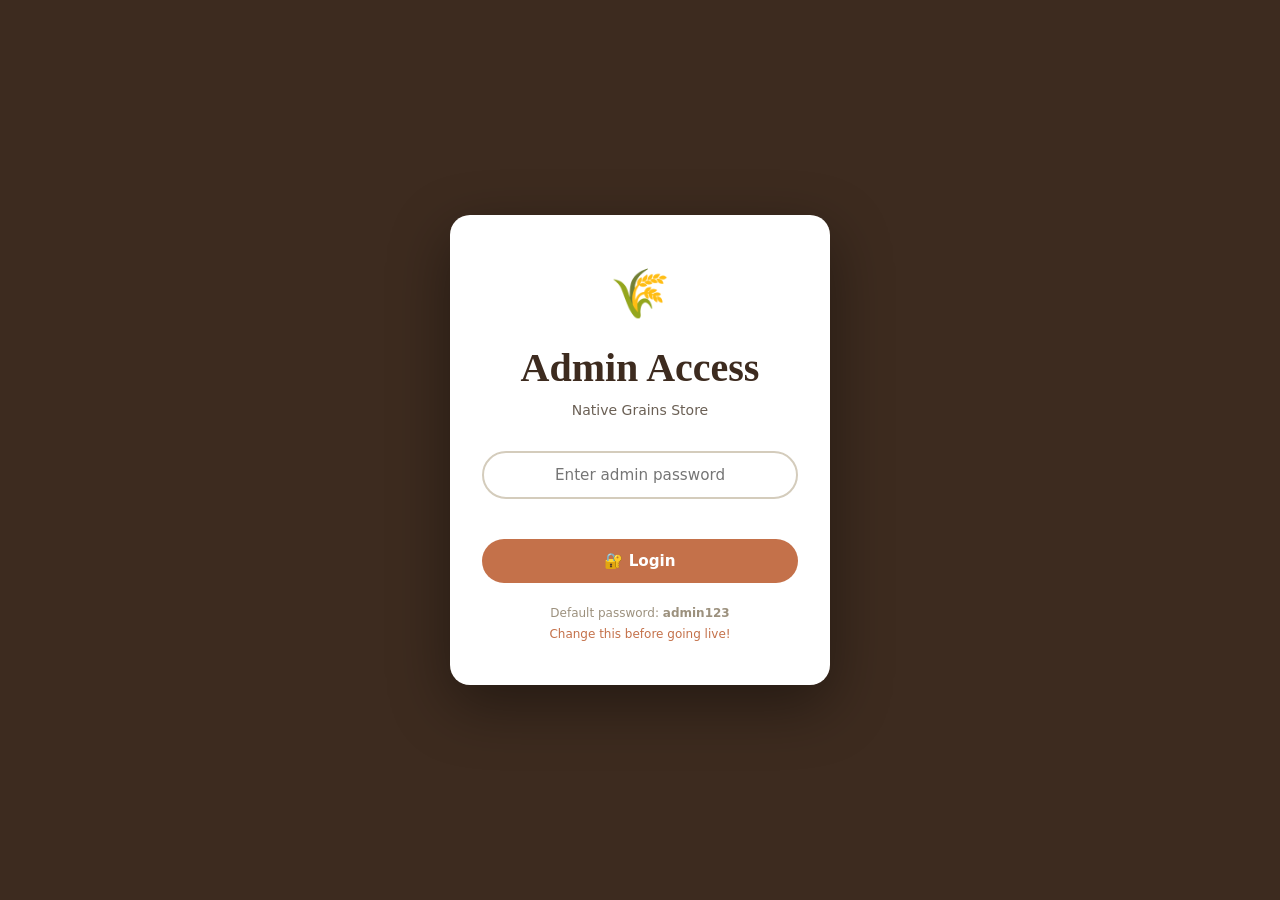
==== commit 7846fe70: "Add files via upload" ====
--- a/admin/index.html
+++ b/admin/index.html
@@ -385,25 +385,131 @@
 }
 
 /* ── Mobile Menu ── */
-.mobile-menu {
+/* ── Mobile Drawer Overlay ── */
+.mobile-menu-overlay {
   display: none;
   position: fixed;
-  top: 68px;
-  left: 0;
-  right: 0;
-  bottom: 0;
+  inset: 0;
+  background: rgba(61,43,31,0.5);
+  z-index: 998;
+  backdrop-filter: blur(3px);
+  opacity: 0;
+  transition: opacity 0.3s ease;
+}
+.mobile-menu-overlay.open {
+  display: block;
+  opacity: 1;
+}
+
+/* ── Mobile Drawer (slides from RIGHT) ── */
+.mobile-menu {
+  position: fixed;
+  top: 0;
+  right: -320px;
+  width: 300px;
+  max-width: 85vw;
+  height: 100vh;
   background: #FAF6EE;
   z-index: 999;
-  padding: 32px 20px;
+  padding: 0;
+  display: flex;
   flex-direction: column;
+  overflow-y: auto;
+  transition: right 0.35s cubic-bezier(0.4, 0, 0.2, 1);
+  box-shadow: -8px 0 40px rgba(61,43,31,0.15);
+}
+.mobile-menu.open {
+  right: 0;
+}
+
+/* Drawer Header */
+.mobile-menu-header {
+  display: flex;
+  align-items: center;
+  justify-content: space-between;
+  padding: 18px 20px;
+  border-bottom: 1px solid #EDE9E0;
+  background: #3D2B1F;
+}
+.mobile-menu-logo {
+  display: flex;
+  align-items: center;
   gap: 8px;
-  overflow-y: auto;
-}
-.mobile-menu.open { display: flex; }
+  color: #FAF6EE;
+  font-weight: 700;
+  font-size: 0.95rem;
+}
+.mobile-menu-close {
+  width: 34px;
+  height: 34px;
+  border-radius: 50%;
+  background: rgba(255,255,255,0.1);
+  border: none;
+  color: #FAF6EE;
+  font-size: 1.1rem;
+  cursor: pointer;
+  display: flex;
+  align-items: center;
+  justify-content: center;
+  transition: background 0.2s;
+}
+.mobile-menu-close:hover { background: rgba(255,255,255,0.2); }
+
+/* Drawer Nav Links */
+.mobile-menu-nav {
+  display: flex;
+  flex-direction: column;
+  padding: 16px 12px;
+  gap: 4px;
+  flex: 1;
+}
 .mobile-menu .nav-link {
-  font-size: 1.1rem;
-  padding: 14px 16px;
-  border-radius: 12px;
+  font-size: 1rem;
+  padding: 13px 16px;
+  border-radius: 10px;
+  display: flex;
+  align-items: center;
+  gap: 12px;
+  color: #3D2B1F;
+  font-weight: 500;
+  transition: all 0.2s;
+}
+.mobile-menu .nav-link:hover,
+.mobile-menu .nav-link.active {
+  background: rgba(196,113,74,0.1);
+  color: #C4714A;
+  padding-left: 20px;
+}
+
+/* Drawer Search */
+.mobile-menu-search {
+  padding: 0 12px 12px;
+}
+.mobile-menu-search .search-bar {
+  border-radius: 10px !important;
+  width: 100%;
+  background: white;
+  border: 1.5px solid #D4CCBC;
+  padding: 10px 16px;
+}
+.mobile-menu-search .search-bar input { width: 100%; }
+
+/* Drawer Footer */
+.mobile-menu-footer {
+  padding: 16px 20px 24px;
+  border-top: 1px solid #EDE9E0;
+}
+
+/* Hamburger → X animation */
+.hamburger.is-open span:nth-child(1) {
+  transform: translateY(7px) rotate(45deg);
+}
+.hamburger.is-open span:nth-child(2) {
+  opacity: 0;
+  transform: scaleX(0);
+}
+.hamburger.is-open span:nth-child(3) {
+  transform: translateY(-7px) rotate(-45deg);
 }
 
 /* ── Hero Section ── */
@@ -1401,6 +1507,299 @@
   h1 { font-size: 1.75rem; }
   .btn-lg { padding: 13px 28px; }
   .hero-stats { flex-direction: column; gap: 16px; border-top: none; padding-top: 24px; }
+}
+
+
+
+/* =====================================================
+   COMPREHENSIVE MOBILE RESPONSIVE FIXES
+   Tested for 320px – 768px screens
+   ===================================================== */
+
+/* ── Base mobile resets ── */
+@media (max-width: 768px) {
+  * { box-sizing: border-box; }
+
+  body { overflow-x: hidden; }
+
+  .container { padding: 0 16px; width: 100%; }
+
+  /* ── Section spacing ── */
+  .section     { padding: 40px 0; }
+  .section-sm  { padding: 28px 0; }
+  .section-header { margin-bottom: 28px; }
+
+  /* ── Typography ── */
+  h1 { font-size: 1.7rem !important; line-height: 1.2; }
+  h2 { font-size: 1.4rem !important; line-height: 1.3; }
+  h3 { font-size: 1.15rem !important; }
+  p  { font-size: 0.9rem; }
+
+  /* ── Navbar ── */
+  #navbar .nav-links  { display: none !important; }
+  #navbar .search-bar { display: none !important; }
+  #navbar .hamburger  { display: flex !important; }
+  .nav-inner { height: 60px; padding: 0 16px; }
+  .nav-logo  { font-size: 1rem; }
+  .nav-logo .logo-icon { width: 30px; height: 30px; font-size: 0.9rem; }
+
+  /* ── Hero ── */
+  .hero { padding: 80px 0 40px !important; min-height: auto !important; }
+  .hero > .container > div {
+    grid-template-columns: 1fr !important;
+    gap: 24px !important;
+  }
+  .hero-image-side { display: none !important; }
+  .hero-eyebrow    { font-size: 0.7rem; padding: 6px 14px; }
+  .hero-title      { font-size: 1.6rem !important; margin-bottom: 14px; }
+  .hero-desc       { font-size: 0.9rem; margin-bottom: 24px; }
+  .hero-ctas       { gap: 10px; }
+  .hero-ctas .btn  { padding: 11px 20px; font-size: 0.85rem; }
+  .hero-stats      { gap: 20px; margin-top: 28px; padding-top: 20px; flex-wrap: wrap; }
+  .hero-stat-num   { font-size: 1.4rem; }
+  .hero-stat-label { font-size: 0.72rem; }
+
+  /* ── Trust ticker ── */
+  .trust-bar { padding: 14px 0; }
+  .trust-item { font-size: 0.78rem; }
+
+  /* ── All grids → single column on mobile ── */
+  .grid-2, .grid-3, .grid-4 { 
+    grid-template-columns: 1fr !important; 
+    gap: 16px !important; 
+  }
+
+  /* Products: 2 columns on mobile (not 1) for better use of space */
+  #featuredGrid,
+  #productsGrid {
+    grid-template-columns: repeat(2, 1fr) !important;
+    gap: 12px !important;
+  }
+
+  /* ── Product cards ── */
+  .product-card { border-radius: 12px; }
+  .product-info { padding: 12px; }
+  .product-name { font-size: 0.85rem; }
+  .product-desc { font-size: 0.72rem; -webkit-line-clamp: 2; }
+  .product-category { font-size: 0.65rem; }
+  .product-price { font-size: 1rem; }
+  .product-unit  { font-size: 0.65rem; }
+  .product-footer { flex-direction: column; gap: 8px; align-items: stretch; }
+  .product-footer > div:last-child { display: flex; gap: 6px; }
+  .add-cart-btn  { flex: 1; justify-content: center; font-size: 0.75rem; padding: 8px 10px; }
+  .btn.btn-sm.btn-outline { flex: 1; font-size: 0.75rem; padding: 8px 10px; text-align: center; }
+
+  /* ── Benefits section ── */
+  .benefits-section .grid-4 {
+    grid-template-columns: repeat(2, 1fr) !important;
+    gap: 12px !important;
+  }
+  .benefit-card  { padding: 18px 14px; }
+  .benefit-icon  { width: 44px; height: 44px; font-size: 1.1rem; margin-bottom: 10px; }
+  .benefit-card h4 { font-size: 0.9rem; }
+  .benefit-card p  { font-size: 0.78rem; }
+
+  /* ── Why Us section ── */
+  .why-us > .container > div {
+    grid-template-columns: 1fr !important;
+    gap: 32px !important;
+  }
+  .why-item { gap: 14px; }
+  .why-icon { width: 44px; height: 44px; min-width: 44px; font-size: 1.1rem; }
+  .why-item h4 { font-size: 0.95rem; }
+  .why-item p  { font-size: 0.82rem; }
+
+  /* Stats grid inside why-us */
+  .why-us .container div[style*="grid-template-columns: 1fr 1fr"] {
+    grid-template-columns: 1fr 1fr !important;
+    gap: 10px !important;
+  }
+
+  /* ── Testimonials ── */
+  .testimonials .grid-3 {
+    grid-template-columns: 1fr !important;
+    gap: 16px !important;
+  }
+  .testimonial-card { padding: 20px; }
+
+  /* ── Newsletter ── */
+  .newsletter { padding: 36px 0; }
+  .newsletter-form { flex-direction: column; gap: 10px; max-width: 100%; }
+  .newsletter-form input  { border-radius: 12px !important; }
+  .newsletter-form button { border-radius: 12px !important; width: 100%; justify-content: center; }
+
+  /* ── Footer ── */
+  .footer-grid { 
+    grid-template-columns: 1fr !important; 
+    gap: 28px !important; 
+  }
+  .footer-bottom { 
+    flex-direction: column; 
+    text-align: center; 
+    gap: 8px; 
+  }
+  footer { padding: 40px 0 24px; }
+
+  /* ── Page header ── */
+  .page-header { padding: 80px 0 32px; }
+  .page-header h1 { font-size: 1.5rem !important; }
+  .breadcrumb { font-size: 0.78rem; }
+
+  /* ── Product detail page ── */
+  .product-detail-grid {
+    grid-template-columns: 1fr !important;
+    gap: 24px !important;
+  }
+  .product-detail-name  { font-size: 1.3rem !important; }
+  .product-detail-price { font-size: 1.5rem !important; }
+  .weight-options       { gap: 8px; }
+  .weight-btn           { padding: 7px 14px; font-size: 0.82rem; }
+  .detail-add-cart      { flex-wrap: wrap; gap: 10px; }
+  .detail-add-cart .btn { flex: 1; min-width: 120px; }
+  .health-benefits      { padding: 14px; }
+  .benefit-pill         { font-size: 0.72rem; padding: 4px 10px; }
+
+  /* ── Cart sidebar ── */
+  .cart-sidebar { width: 100% !important; right: -100% !important; }
+  .cart-sidebar.open { right: 0 !important; }
+  .cart-header  { padding: 16px 20px; }
+  .cart-items   { padding: 16px 20px; }
+  .cart-footer  { padding: 16px 20px; }
+
+  /* ── Checkout page ── */
+  .checkout-grid { 
+    grid-template-columns: 1fr !important; 
+    gap: 20px !important; 
+  }
+  .checkout-form-card { padding: 20px; }
+  .checkout-form-card .grid-2 { 
+    grid-template-columns: 1fr !important; 
+    gap: 0 !important; 
+  }
+  .order-summary  { position: static !important; padding: 20px; }
+  .payment-option { padding: 12px; }
+
+  /* ── About page ── */
+  .about-hero { padding: 80px 0 40px; }
+  .about-hero > .container > div {
+    grid-template-columns: 1fr !important;
+    gap: 28px !important;
+  }
+  .about-values-grid { 
+    grid-template-columns: 1fr !important; 
+    gap: 16px !important; 
+  }
+  .value-card { padding: 20px; }
+
+  /* ── Contact page ── */
+  .contact-grid { 
+    grid-template-columns: 1fr !important; 
+    gap: 24px !important; 
+  }
+  .contact-info-item { padding: 14px; }
+  .contact-icon { width: 40px; height: 40px; min-width: 40px; font-size: 1rem; }
+
+  /* ── Admin ── */
+  .admin-layout { grid-template-columns: 1fr !important; }
+  .admin-sidebar { 
+    position: relative !important; 
+    height: auto !important; 
+    display: flex;
+    flex-wrap: wrap;
+    padding: 12px;
+  }
+  .admin-sidebar-header { padding: 8px; width: 100%; }
+  .admin-nav-item { padding: 8px 12px; font-size: 0.82rem; border-radius: 8px; flex: 1; min-width: 100px; justify-content: center; }
+  .admin-content { padding: 16px; }
+  .admin-topbar  { flex-direction: column; align-items: flex-start; gap: 12px; margin-bottom: 20px; }
+  .data-table    { font-size: 0.78rem; display: block; overflow-x: auto; white-space: nowrap; }
+  .data-table th, .data-table td { padding: 10px 12px; }
+  .stat-card     { padding: 16px; }
+  .stat-num      { font-size: 1.5rem; }
+
+  /* ── Modals ── */
+  .modal { padding: 20px; margin: 0; border-radius: 16px; }
+  .modal .grid-2, .modal .grid-3 { grid-template-columns: 1fr !important; gap: 0 !important; }
+
+  /* ── Filter bar ── */
+  .filter-bar { gap: 8px; }
+  .filter-chip { font-size: 0.78rem; padding: 7px 14px; }
+
+  /* ── Buttons ── */
+  .btn-lg { padding: 12px 24px; font-size: 0.9rem; }
+
+  /* ── Toast ── */
+  .toast-container { right: 12px; left: 12px; bottom: 16px; }
+  .toast { font-size: 0.82rem; }
+}
+
+/* ── Extra small phones (320px–480px) ── */
+@media (max-width: 480px) {
+
+  .container { padding: 0 12px; }
+
+  h1 { font-size: 1.45rem !important; }
+  h2 { font-size: 1.2rem  !important; }
+
+  /* Products: still 2 columns but tighter */
+  #featuredGrid,
+  #productsGrid {
+    grid-template-columns: repeat(2, 1fr) !important;
+    gap: 8px !important;
+  }
+
+  .product-info    { padding: 10px; }
+  .product-name    { font-size: 0.78rem; }
+  .product-price   { font-size: 0.9rem; }
+  .add-cart-btn    { font-size: 0.68rem; padding: 7px 8px; }
+
+  /* Benefits: 1 column on very small screens */
+  .benefits-section .grid-4 {
+    grid-template-columns: 1fr !important;
+  }
+
+  .hero-title  { font-size: 1.4rem !important; }
+  .hero-stats  { 
+    display: grid !important; 
+    grid-template-columns: repeat(3, 1fr) !important; 
+    gap: 12px !important; 
+    border-top: 1px solid #D4CCBC;
+    padding-top: 20px;
+  }
+  .hero-stat-num   { font-size: 1.2rem; }
+  .hero-stat-label { font-size: 0.65rem; }
+
+  .nav-logo span,
+  .nav-logo { font-size: 0.9rem; }
+
+  .section-label { font-size: 0.7rem; letter-spacing: 1px; }
+
+  .checkout-form-card { padding: 16px; }
+  .order-summary      { padding: 16px; }
+
+  .admin-nav-item { font-size: 0.72rem; padding: 6px 8px; min-width: 80px; }
+}
+
+/* ── Tablet (768px – 1024px) ── */
+@media (min-width: 769px) and (max-width: 1024px) {
+  .container { padding: 0 24px; }
+
+  .grid-4 { grid-template-columns: repeat(2, 1fr) !important; gap: 20px; }
+  .grid-3 { grid-template-columns: repeat(2, 1fr) !important; gap: 20px; }
+
+  .hero-title { font-size: 2.2rem !important; }
+  .hero-image-side { display: flex; }
+  .hero-image-blob { width: 340px; height: 340px; }
+
+  .footer-grid { grid-template-columns: 1fr 1fr !important; gap: 28px; }
+
+  .product-detail-grid { gap: 32px; }
+  .checkout-grid { grid-template-columns: 1fr 320px !important; }
+
+  .about-values-grid { grid-template-columns: repeat(3, 1fr) !important; }
+
+  .admin-content { padding: 24px; }
+  .data-table { display: block; overflow-x: auto; }
 }
 
 </style>
@@ -1829,13 +2228,18 @@
 
   if (hamburger && mobileMenu) {
     hamburger.addEventListener('click', () => {
-      mobileMenu.classList.toggle('open');
+      const isOpen = mobileMenu.classList.contains('open');
+      if (isOpen) {
+        closeMobileMenu();
+      } else {
+        openMobileMenu();
+      }
     });
   }
 
   // Close mobile menu on nav link click
   document.querySelectorAll('.mobile-menu .nav-link').forEach(link => {
-    link.addEventListener('click', () => mobileMenu?.classList.remove('open'));
+    link.addEventListener('click', () => closeMobileMenu());
   });
 
   // Update active nav link
@@ -1910,7 +2314,6 @@
           <a href="../pages/products.html" class="nav-link">Products</a>
           <a href="../pages/about.html" class="nav-link">About Us</a>
           <a href="../pages/contact.html" class="nav-link">Contact</a>
-          <a href="../admin/index.html" class="nav-link">Admin</a>
         </nav>
         <div class="nav-actions">
           <div class="search-bar">
@@ -1926,22 +2329,47 @@
           <span></span><span></span><span></span>
         </button>
       </div>
-    </div>
-    <!-- Mobile Menu -->
-    <div class="mobile-menu" id="mobileMenu">
-      <div class="search-bar" style="border-radius:12px;margin-bottom:8px">
-        <span>🔍</span>
-        <input type="text" placeholder="Search grains..." style="width:100%">
-      </div>
-      <a href="../index.html" class="nav-link">🏠 Home</a>
-      <a href="../pages/products.html" class="nav-link">🛍️ Products</a>
-      <a href="../pages/about.html" class="nav-link">🌿 About Us</a>
-      <a href="../pages/contact.html" class="nav-link">📞 Contact</a>
-      <a href="../admin/index.html" class="nav-link">⚙️ Admin</a>
-      <div style="padding:16px 0">
-        <button class="btn btn-primary w-full" onclick="openCart()">🛒 View Cart</button>
-      </div>
-    </div>`;
+    </div>`; 
+  // Inject sliding drawer + overlay into body
+  if (!document.getElementById('mobileMenu')) {
+    const b = (function() {
+      const p = window.location.pathname;
+      return (p.includes('/pages/') || p.includes('/admin/')) ? '../' : '';
+    })();
+    document.body.insertAdjacentHTML('beforeend',
+      '<div class="mobile-menu-overlay" id="mobileOverlay" onclick="closeMobileMenu()"></div>' +
+      '<div class="mobile-menu" id="mobileMenu">' +
+        '<div class="mobile-menu-header">' +
+          '<div class="mobile-menu-logo">' +
+            '<div class="logo-icon" style="width:28px;height:28px;font-size:0.85rem">🌾</div>' +
+            'Native Grains Store' +
+          '</div>' +
+          '<button class="mobile-menu-close" onclick="closeMobileMenu()">✕</button>' +
+        '</div>' +
+        '<div style="padding:12px 16px 0">' +
+          '<div class="search-bar" style="border-radius:10px;background:white;border:1.5px solid #D4CCBC;padding:10px 16px;display:flex;gap:8px;align-items:center">' +
+            '<span>🔍</span>' +
+            '<input type="text" placeholder="Search grains..." style="width:100%;border:none;background:none;font-size:0.875rem;color:#3D2B1F">' +
+          '</div>' +
+        '</div>' +
+        '<nav class="mobile-menu-nav">' +
+          '<a href="' + b + 'index.html" class="nav-link">🏠 Home</a>' +
+          '<a href="' + b + 'pages/products.html" class="nav-link">🛍️ Products</a>' +
+          '<a href="' + b + 'pages/about.html" class="nav-link">🌿 About Us</a>' +
+          '<a href="' + b + 'pages/contact.html" class="nav-link">📞 Contact</a>' +
+
+        '</nav>' +
+        '<div class="mobile-menu-footer">' +
+          '<button class="btn btn-primary w-full" onclick="openCart();closeMobileMenu()">🛒 View Cart</button>' +
+          '<div style="margin-top:14px;display:flex;gap:16px;justify-content:center">' +
+            '<a href="#" style="font-size:1.4rem">📘</a>' +
+            '<a href="#" style="font-size:1.4rem">📸</a>' +
+            '<a href="https://wa.me/919999900000" target=\"_blank\" style="font-size:1.4rem">💬</a>' +
+          '</div>' +
+        '</div>' +
+      '</div>'
+    );
+  }
 }
 
 // ═══════════════════════════════════════════════════
@@ -2027,6 +2455,70 @@
   </style>
 </head>
 <body>
+
+<div id="adminGate" style="
+  position:fixed;inset:0;background:#3D2B1F;
+  display:flex;align-items:center;justify-content:center;
+  z-index:99999;padding:20px;
+">
+  <div style="
+    background:white;border-radius:20px;padding:40px 32px;
+    width:100%;max-width:380px;text-align:center;
+    box-shadow:0 20px 60px rgba(0,0,0,0.4);
+  ">
+    <div style="font-size:3rem;margin-bottom:12px">🌾</div>
+    <h2 style="font-family:Georgia,serif;color:#3D2B1F;margin-bottom:6px">Admin Access</h2>
+    <p style="color:#6B6055;font-size:0.875rem;margin-bottom:28px">Native Grains Store</p>
+    <input type="password" id="adminPassInput" placeholder="Enter admin password"
+      style="width:100%;padding:13px 16px;border:2px solid #D4CCBC;border-radius:50px;
+             font-size:0.95rem;color:#3D2B1F;outline:none;text-align:center;margin-bottom:12px"
+      onkeydown="if(event.key==='Enter')checkAdminPass()"
+      onfocus="this.style.borderColor='#C4714A'"
+      onblur="this.style.borderColor='#D4CCBC'">
+    <div id="adminPassError" style="color:#dc3545;font-size:0.8rem;margin-bottom:10px;min-height:18px"></div>
+    <button onclick="checkAdminPass()" style="
+      width:100%;padding:13px;background:#C4714A;color:white;
+      border:none;border-radius:50px;font-size:0.95rem;font-weight:600;
+      cursor:pointer;transition:background 0.2s;
+    " onmouseover="this.style.background='#A05A38'"
+       onmouseout="this.style.background='#C4714A'">
+      🔐 Login
+    </button>
+    <p style="margin-top:20px;font-size:0.75rem;color:#9C917E">
+      Default password: <strong>admin123</strong><br>
+      <span style="color:#C4714A">Change this before going live!</span>
+    </p>
+  </div>
+</div>
+
+<script>
+// ── Admin Password Gate ──
+// CHANGE THIS PASSWORD before deploying to production!
+const ADMIN_PASSWORD = 'admin123';
+
+function checkAdminPass() {
+  const input = document.getElementById('adminPassInput');
+  const error = document.getElementById('adminPassError');
+  if (input.value === ADMIN_PASSWORD) {
+    document.getElementById('adminGate').style.display = 'none';
+    // Remember for this session
+    sessionStorage.setItem('adminAuth', 'true');
+  } else {
+    error.textContent = '❌ Wrong password. Try again.';
+    input.value = '';
+    input.style.borderColor = '#dc3545';
+    setTimeout(() => {
+      input.style.borderColor = '#D4CCBC';
+      error.textContent = '';
+    }, 2000);
+  }
+}
+
+// Auto-bypass if already authenticated this session
+if (sessionStorage.getItem('adminAuth') === 'true') {
+  document.getElementById('adminGate').style.display = 'none';
+}
+</script>
 
 <div class="admin-layout" style="display:grid;grid-template-columns:240px 1fr;min-height:100vh">
 
